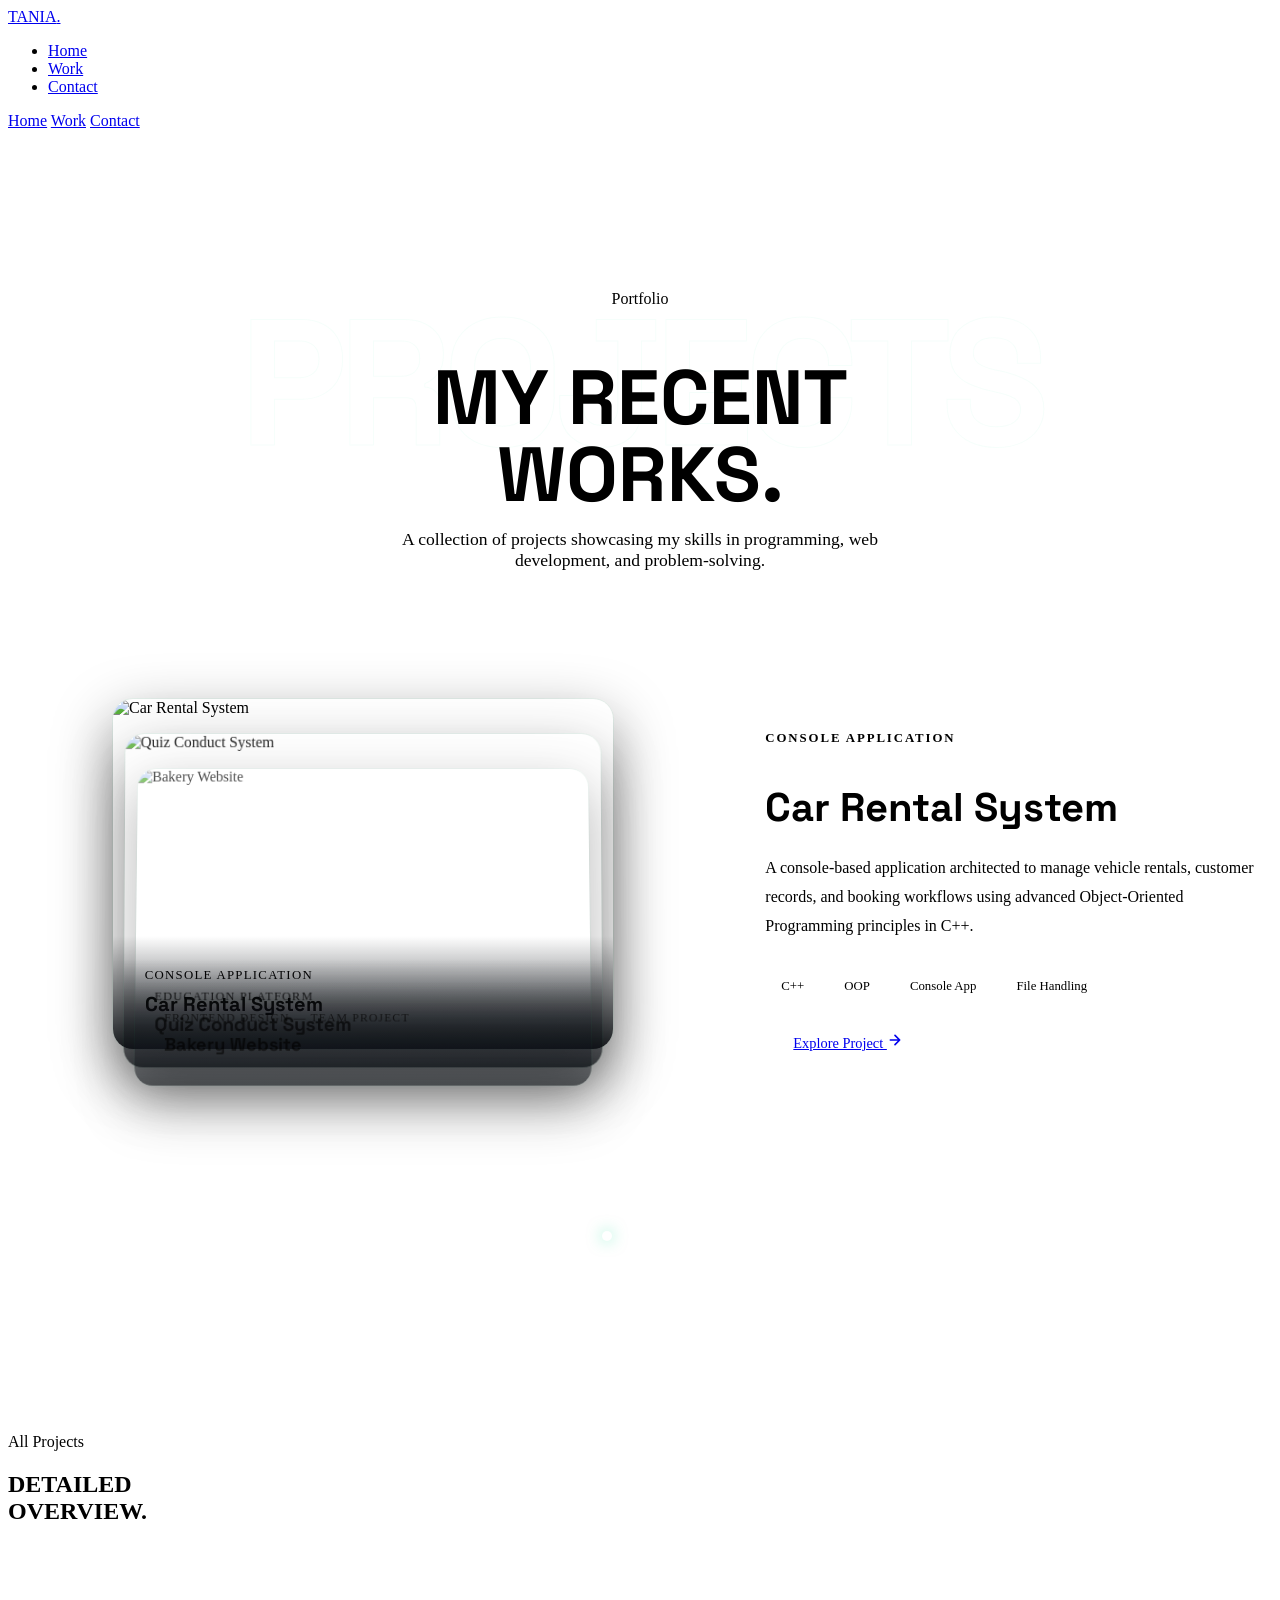
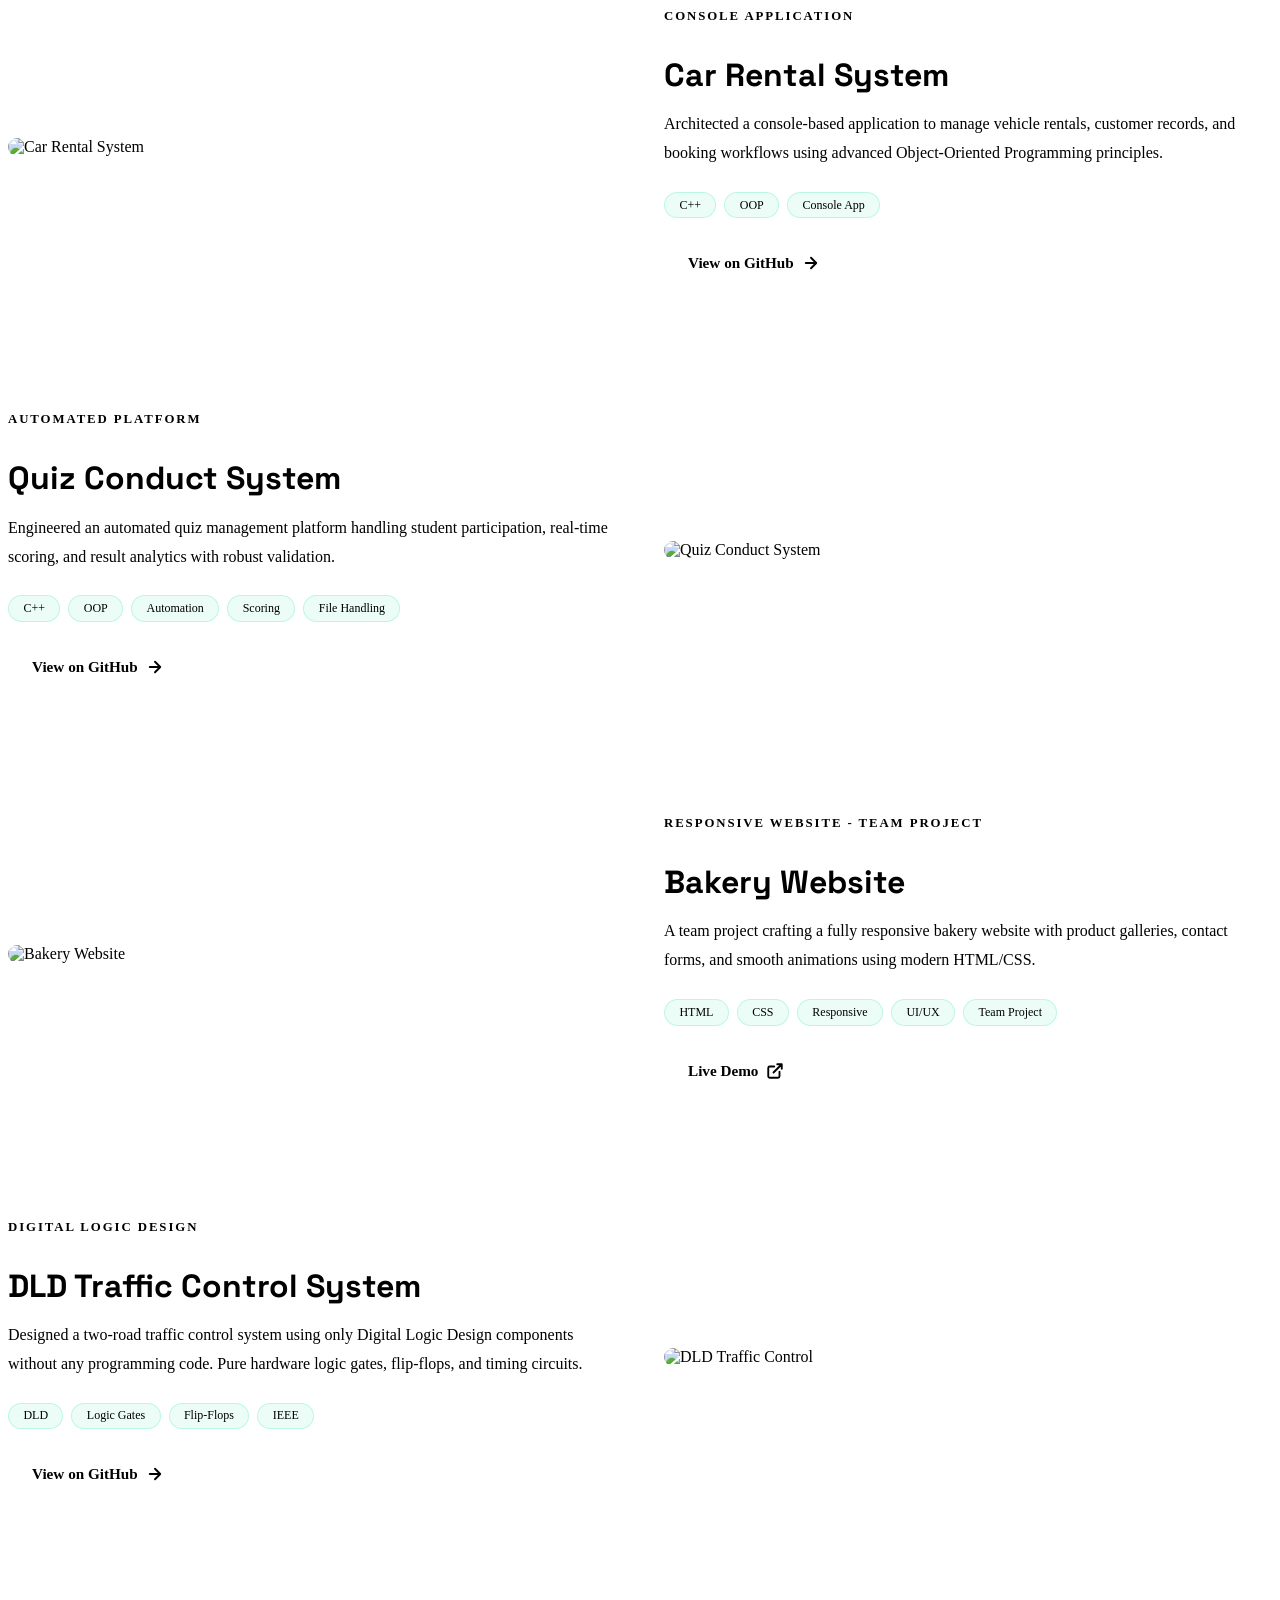
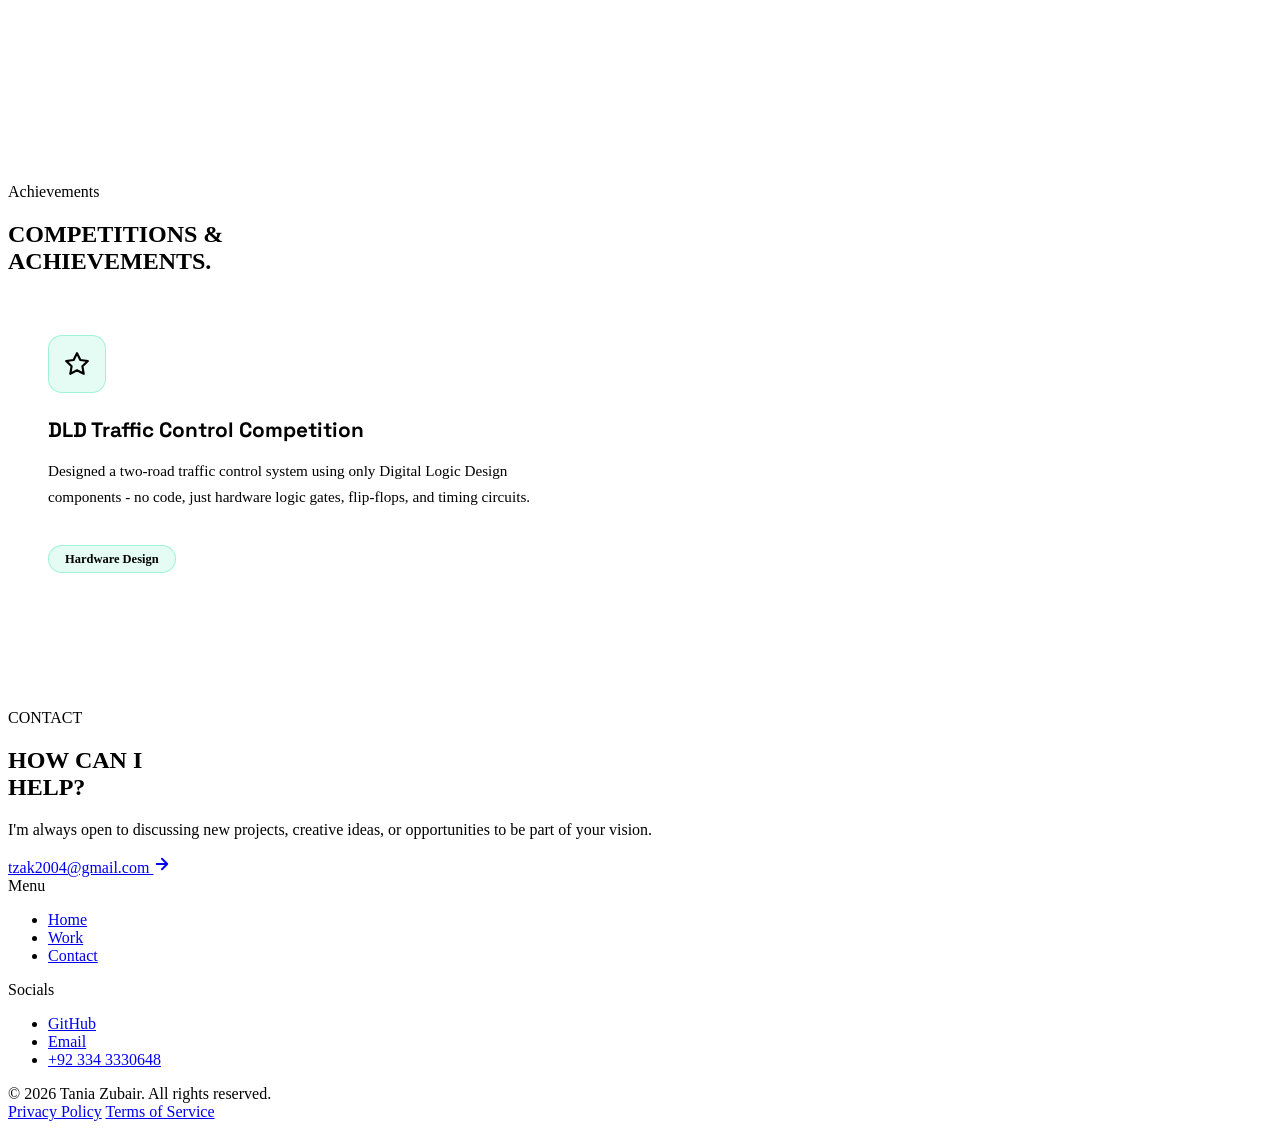
==== work.html @ 29936b00 "Update project tags and competition descriptions" ====
<!DOCTYPE html>
<html lang="en">
<head>
    <meta charset="UTF-8">
    <meta name="viewport" content="width=device-width, initial-scale=1.0">
    <title>Work | Tania Zubair Portfolio</title>
    <link rel="preconnect" href="https://fonts.googleapis.com">
    <link rel="preconnect" href="https://fonts.gstatic.com" crossorigin>
    <link href="https://fonts.googleapis.com/css2?family=Inter:wght@300;400;500;600;700;800;900&family=Space+Grotesk:wght@400;500;600;700&display=swap" rel="stylesheet">
    <link rel="stylesheet" href="styles.css">
    <style>
        .page-header {
            padding: 10rem 0 4rem;
            text-align: center;
            position: relative;
            overflow: hidden;
        }

        .page-header-bg {
            position: absolute;
            top: 50%; left: 50%;
            transform: translate(-50%, -50%);
            font-size: 14vw;
            font-weight: 900;
            color: transparent;
            -webkit-text-stroke: 1px rgba(0, 223, 143, 0.04);
            white-space: nowrap;
            pointer-events: none;
            font-family: 'Space Grotesk', sans-serif;
            letter-spacing: -0.05em;
        }

        .page-title {
            font-family: 'Space Grotesk', sans-serif;
            font-size: clamp(3rem, 6vw, 5rem);
            font-weight: 700;
            line-height: 1;
            margin-bottom: 1rem;
            position: relative;
            z-index: 1;
        }

        .page-subtitle {
            color: var(--text-secondary);
            font-size: 1.1rem;
            max-width: 500px;
            margin: 0 auto;
            position: relative;
            z-index: 1;
        }

        .works-section { padding: 4rem 0 8rem; }

        .works-grid {
            display: grid;
            grid-template-columns: 7fr 5fr;
            gap: 3rem;
            min-height: 500px;
            align-items: start;
        }

        .stack-container {
            position: relative;
            height: 480px;
            perspective: 1500px;
            transform-style: preserve-3d;
        }

        .stack-card {
            position: absolute;
            width: 100%;
            max-width: 500px;
            height: 350px;
            border-radius: 20px;
            overflow: hidden;
            cursor: pointer;
            transition: all 0.8s cubic-bezier(0.32, 0.72, 0, 1);
            box-shadow: 0 20px 60px rgba(0, 0, 0, 0.4), 0 0 0 1px rgba(0, 223, 143, 0.05);
            border: 1px solid var(--border);
            left: 50%;
            transform-origin: center top;
            transform-style: preserve-3d;
        }

        .stack-card img {
            width: 100%;
            height: 100%;
            object-fit: cover;
        }

        .stack-card-overlay {
            position: absolute;
            bottom: 0; left: 0; right: 0;
            padding: 2rem;
            background: linear-gradient(to top, rgba(13, 17, 22, 0.95), transparent);
        }

        .stack-card-title {
            font-family: 'Space Grotesk', sans-serif;
            font-size: 1.25rem;
            font-weight: 700;
        }

        .stack-card-category {
            font-size: 0.8rem;
            color: var(--accent);
            text-transform: uppercase;
            letter-spacing: 0.1em;
            margin-bottom: 0.5rem;
        }

        .works-detail { padding: 2rem 0; }

        .works-detail-label {
            font-size: 0.8rem;
            color: var(--accent);
            text-transform: uppercase;
            letter-spacing: 0.15em;
            font-weight: 600;
            margin-bottom: 1rem;
        }

        .works-detail-title {
            font-family: 'Space Grotesk', sans-serif;
            font-size: 2.5rem;
            font-weight: 700;
            margin-bottom: 1.5rem;
            line-height: 1.1;
        }

        .works-detail-desc {
            color: var(--text-secondary);
            line-height: 1.8;
            margin-bottom: 2rem;
        }

        .works-detail-tags {
            display: flex;
            flex-wrap: wrap;
            gap: 0.5rem;
            margin-bottom: 2rem;
        }

        .works-tag {
            padding: 0.4rem 1rem;
            background: rgba(255, 255, 255, 0.05);
            border: 1px solid var(--border);
            border-radius: 100px;
            font-size: 0.8rem;
            color: var(--text-secondary);
            transition: all 0.3s ease;
        }

        .works-tag:hover {
            border-color: var(--accent);
            color: var(--accent);
            transform: translateY(-2px);
        }

        .stack-dots {
            display: flex;
            gap: 0.75rem;
            margin-top: 2rem;
            justify-content: center;
        }

        .stack-dot {
            width: 10px; height: 10px;
            border-radius: 50%;
            background: rgba(255, 255, 255, 0.2);
            cursor: pointer;
            transition: all 0.3s ease;
        }

        .stack-dot.active {
            background: var(--accent);
            box-shadow: 0 0 15px rgba(0, 223, 143, 0.5);
        }

        .projects-list { padding: 4rem 0 8rem; }

        .project-row {
            display: grid;
            grid-template-columns: 1fr 1fr;
            gap: 3rem;
            align-items: center;
            padding: 4rem 0;
            border-bottom: 1px solid var(--border);
            position: relative;
        }

        .project-row:first-child { border-top: 1px solid var(--border); }
        .project-row:nth-child(even) .project-image { order: 2; }
        .project-row:nth-child(even) .project-info { order: 1; }

        .project-image {
            border-radius: 20px;
            overflow: hidden;
            border: 1px solid var(--border);
            position: relative;
            transition: all 0.5s cubic-bezier(0.16, 1, 0.3, 1);
        }

        .project-image:hover {
            transform: translateY(-5px);
            box-shadow: 0 30px 60px rgba(0, 0, 0, 0.4);
            border-color: var(--border-hover);
        }

        .project-image img {
            width: 100%;
            height: 300px;
            object-fit: cover;
            transition: transform 0.6s ease;
        }

        .project-image:hover img { transform: scale(1.08); }

        .project-image-overlay {
            position: absolute;
            inset: 0;
            background: linear-gradient(to top, rgba(13,17,22,0.9), transparent 50%);
            opacity: 0;
            transition: opacity 0.4s ease;
            display: flex;
            align-items: flex-end;
            padding: 1.5rem;
        }

        .project-image:hover .project-image-overlay { opacity: 1; }

        .project-info-label {
            font-size: 0.8rem;
            color: var(--accent);
            text-transform: uppercase;
            letter-spacing: 0.15em;
            font-weight: 600;
            margin-bottom: 0.75rem;
        }

        .project-info-title {
            font-family: 'Space Grotesk', sans-serif;
            font-size: 2rem;
            font-weight: 700;
            margin-bottom: 1rem;
            line-height: 1.2;
        }

        .project-info-desc {
            color: var(--text-secondary);
            line-height: 1.8;
            margin-bottom: 1.5rem;
        }

        .project-info-tags {
            display: flex;
            flex-wrap: wrap;
            gap: 0.5rem;
            margin-bottom: 1.5rem;
        }

        .project-tag {
            padding: 0.3rem 0.9rem;
            background: rgba(0, 223, 143, 0.08);
            border: 1px solid rgba(0, 223, 143, 0.2);
            border-radius: 100px;
            font-size: 0.75rem;
            color: var(--accent);
            transition: all 0.3s ease;
        }

        .project-link {
            display: inline-flex;
            align-items: center;
            gap: 0.5rem;
            color: var(--text-primary);
            text-decoration: none;
            font-weight: 600;
            font-size: 0.95rem;
            transition: all 0.3s ease;
            padding: 0.75rem 1.5rem;
            border: 1px solid var(--border);
            border-radius: 100px;
        }

        .project-link:hover {
            color: var(--accent);
            border-color: var(--accent);
            transform: translateX(4px);
        }

        .competitions {
            padding: 6rem 0;
            background: var(--bg-surface);
            border-top: 1px solid var(--border);
            border-bottom: 1px solid var(--border);
            position: relative;
            overflow: hidden;
        }

        .comp-grid {
            display: grid;
            grid-template-columns: repeat(2, 1fr);
            gap: 2rem;
        }

        .comp-card {
            background: var(--bg-primary);
            border: 1px solid var(--border);
            border-radius: 20px;
            padding: 2.5rem;
            transition: all 0.5s cubic-bezier(0.16, 1, 0.3, 1);
            position: relative;
            overflow: hidden;
        }

        .comp-card::before {
            content: '';
            position: absolute;
            top: 0; left: 0; width: 100%; height: 2px;
            background: linear-gradient(90deg, var(--accent), transparent);
            transform: translateX(-100%);
            transition: transform 0.6s ease;
        }

        .comp-card:hover::before { transform: translateX(0); }

        .comp-card:hover {
            border-color: var(--border-hover);
            transform: translateY(-8px);
            box-shadow: 0 30px 60px rgba(0, 0, 0, 0.4), 0 0 0 1px rgba(0, 223, 143, 0.1);
        }

        .comp-icon {
            width: 56px; height: 56px;
            border-radius: 14px;
            background: rgba(0, 223, 143, 0.1);
            border: 1px solid rgba(0, 223, 143, 0.3);
            display: flex;
            align-items: center;
            justify-content: center;
            margin-bottom: 1.5rem;
        }

        .comp-icon svg {
            width: 26px; height: 26px;
            color: var(--accent);
        }

        .comp-title {
            font-family: 'Space Grotesk', sans-serif;
            font-size: 1.3rem;
            font-weight: 700;
            margin-bottom: 0.75rem;
        }

        .comp-desc {
            color: var(--text-secondary);
            font-size: 0.95rem;
            line-height: 1.7;
        }

        .comp-badge {
            display: inline-block;
            margin-top: 1.25rem;
            padding: 0.35rem 1rem;
            background: rgba(0, 223, 143, 0.1);
            border: 1px solid rgba(0, 223, 143, 0.3);
            border-radius: 100px;
            font-size: 0.78rem;
            color: var(--accent);
            font-weight: 600;
        }

        @media (max-width: 1024px) {
            .works-grid { grid-template-columns: 1fr; }
            .stack-container { height: 400px; }
            .project-row { grid-template-columns: 1fr; }
            .project-row:nth-child(even) .project-image { order: 1; }
            .project-row:nth-child(even) .project-info { order: 2; }
            .comp-grid { grid-template-columns: 1fr; }
        }

        @media (max-width: 768px) {
            .page-header { padding: 8rem 0 3rem; }
        }
    </style>
</head>
<body>
    <nav class="navbar">
        <div class="nav-container">
            <a href="index.html" class="logo">TANIA<span class="logo-dot">.</span></a>
            <ul class="nav-links">
                <li><a href="index.html">Home</a></li>
                <li><a href="work.html" class="active">Work</a></li>
                <li><a href="contact.html">Contact</a></li>
            </ul>
            <div class="nav-action" onclick="window.location.href='contact.html'">
                <div class="nav-action-dot"></div>
            </div>
            <div class="mobile-menu-btn" onclick="toggleMobileMenu()">
                <span></span><span></span><span></span>
            </div>
        </div>
    </nav>

    <div class="mobile-overlay" id="mobileOverlay">
        <a href="index.html" onclick="toggleMobileMenu()">Home</a>
        <a href="work.html" onclick="toggleMobileMenu()">Work</a>
        <a href="contact.html" onclick="toggleMobileMenu()">Contact</a>
    </div>

    <header class="page-header">
        <div class="page-header-bg">PROJECTS</div>
        <div class="section-label reveal" style="justify-content: center;">
            <div class="section-label-dot"></div>
            <span class="section-label-text">Portfolio</span>
        </div>
        <h1 class="page-title reveal">MY RECENT<br>WORKS.</h1>
        <p class="page-subtitle reveal">
            A collection of projects showcasing my skills in programming, web development, and problem-solving.
        </p>
    </header>

    <section class="works-section">
        <div class="section-container">
            <div class="works-grid">
                <div class="stack-container reveal" id="stackContainer"></div>
                <div class="works-detail reveal" style="transition-delay: 0.2s;" id="worksDetail"></div>
            </div>
            <div class="stack-dots" id="stackDots"></div>
        </div>
    </section>

    <section class="projects-list">
        <div class="section-container">
            <div class="section-label reveal">
                <div class="section-label-dot"></div>
                <span class="section-label-text">All Projects</span>
            </div>
            <h2 class="section-heading reveal">DETAILED<br>OVERVIEW.</h2>

            <div class="project-row reveal">
                <div class="project-image" data-tilt>
                    <img src="https://images.unsplash.com/photo-1550745165-9bc0b252726f?w=800&auto=format&fit=crop" alt="Car Rental System">
                    <div class="project-image-overlay">
                        <span class="works-tag">C++ Console App</span>
                    </div>
                </div>
                <div class="project-info">
                    <div class="project-info-label">Console Application</div>
                    <h3 class="project-info-title">Car Rental System</h3>
                    <p class="project-info-desc">
                        Architected a console-based application to manage vehicle rentals, customer records, and booking workflows 
                        using advanced Object-Oriented Programming principles.
                    </p>
                    <div class="project-info-tags">
                        <span class="project-tag">C++</span>
                        <span class="project-tag">OOP</span>
                        <span class="project-tag">Console App</span>
                       
                    </div>
                    <a href="https://github.com/taniazubair" target="_blank" class="project-link">
                        View on GitHub
                        <svg width="18" height="18" viewBox="0 0 24 24" fill="none" stroke="currentColor" stroke-width="2.5" stroke-linecap="round" stroke-linejoin="round"><path d="M5 12h14M12 5l7 7-7 7"/></svg>
                    </a>
                </div>
            </div>

            <div class="project-row reveal">
                <div class="project-image" data-tilt>
                    <img src="https://images.unsplash.com/photo-1542204165-65bf26472b9b?w=800&auto=format&fit=crop" alt="Quiz Conduct System">
                    <div class="project-image-overlay">
                        <span class="works-tag">Education Platform</span>
                    </div>
                </div>
                <div class="project-info">
                    <div class="project-info-label">Automated Platform</div>
                    <h3 class="project-info-title">Quiz Conduct System</h3>
                    <p class="project-info-desc">
                        Engineered an automated quiz management platform handling student participation, real-time scoring, 
                        and result analytics with robust validation.
                    </p>
                    <div class="project-info-tags">
                        <span class="project-tag">C++</span>
                        <span class="project-tag">OOP</span>
                        <span class="project-tag">Automation</span>
                        <span class="project-tag">Scoring</span>
                         <span class="project-tag">File Handling</span>
                    </div>
                    <a href="https://github.com/taniazubair" target="_blank" class="project-link">
                        View on GitHub
                        <svg width="18" height="18" viewBox="0 0 24 24" fill="none" stroke="currentColor" stroke-width="2.5" stroke-linecap="round" stroke-linejoin="round"><path d="M5 12h14M12 5l7 7-7 7"/></svg>
                    </a>
                </div>
            </div>

            <div class="project-row reveal">
                <div class="project-image" data-tilt>
                    <img src="https://images.unsplash.com/photo-1504711434969-e33886168f5c?w=800&auto=format&fit=crop" alt="Bakery Website">
                    <div class="project-image-overlay">
                        <span class="works-tag">Frontend Design</span>
                    </div>
                </div>
                <div class="project-info">
                    <div class="project-info-label">Responsive Website - Team Project</div>
                    <h3 class="project-info-title">Bakery Website</h3>
                    <p class="project-info-desc">
                        A team project crafting a fully responsive bakery website with product galleries, contact forms, 
                        and smooth animations using modern HTML/CSS.
                    </p>
                    <div class="project-info-tags">
                        <span class="project-tag">HTML</span>
                        <span class="project-tag">CSS</span>
                        <span class="project-tag">Responsive</span>
                        <span class="project-tag">UI/UX</span>
                        <span class="project-tag">Team Project</span>
                    </div>
                    <a href="https://wasiahmed02.github.io/Bakery-Website--ICT-Project-/" target="_blank" class="project-link">
                        Live Demo
                        <svg width="18" height="18" viewBox="0 0 24 24" fill="none" stroke="currentColor" stroke-width="2.5" stroke-linecap="round" stroke-linejoin="round"><path d="M18 13v6a2 2 0 0 1-2 2H5a2 2 0 0 1-2-2V8a2 2 0 0 1 2-2h6M15 3h6v6M10 14L21 3"/></svg>
                    </a>
                </div>
            </div>

            <div class="project-row reveal">
                <div class="project-image" data-tilt>
                    <img src="https://images.unsplash.com/photo-1486406146926-c627a92ad1ab?w=800&auto=format&fit=crop" alt="DLD Traffic Control">
                    <div class="project-image-overlay">
                        <span class="works-tag">Hardware Logic</span>
                    </div>
                </div>
                <div class="project-info">
                    <div class="project-info-label">Digital Logic Design</div>
                    <h3 class="project-info-title">DLD Traffic Control System</h3>
                    <p class="project-info-desc">
                        Designed a two-road traffic control system using only Digital Logic Design components without any programming code. 
                        Pure hardware logic gates, flip-flops, and timing circuits.
                    </p>
                    <div class="project-info-tags">
                        <span class="project-tag">DLD</span>
                        <span class="project-tag">Logic Gates</span>
                        <span class="project-tag">Flip-Flops</span>
                        <span class="project-tag">IEEE</span>
                    </div>
                    <a href="https://github.com/taniazubair" target="_blank" class="project-link">
                        View on GitHub
                        <svg width="18" height="18" viewBox="0 0 24 24" fill="none" stroke="currentColor" stroke-width="2.5" stroke-linecap="round" stroke-linejoin="round"><path d="M5 12h14M12 5l7 7-7 7"/></svg>
                    </a>
                </div>
            </div>
        </div>
    </section>

    <section class="competitions">
        <div class="section-container">
            <div class="section-label reveal">
                <div class="section-label-dot"></div>
                <span class="section-label-text">Achievements</span>
            </div>
            <h2 class="section-heading reveal">COMPETITIONS &<br>ACHIEVEMENTS.</h2>
            <div class="comp-grid">
                <div class="comp-card reveal" data-tilt>
                    <div class="comp-icon">
                        <svg viewBox="0 0 24 24" fill="none" stroke="currentColor" stroke-width="2" stroke-linecap="round" stroke-linejoin="round"><path d="M12 2l3.09 6.26L22 9.27l-5 4.87 1.18 6.88L12 17.77l-6.18 3.25L7 14.14 2 9.27l6.91-1.01L12 2z"/></svg>
                    </div>
                    <h3 class="comp-title">DLD Traffic Control Competition</h3>
                    <p class="comp-desc">
                        Designed a two-road traffic control system using only Digital Logic Design components - no code, 
                        just hardware logic gates, flip-flops, and timing circuits.
                    </p>
                    <span class="comp-badge">Hardware Design</span>
                </div>
            </div>
        </div>
    </section>

    <footer class="footer">
        <div class="footer-bg-text">CONTACT</div>
        <div class="section-container">
            <div class="footer-grid">
                <div class="reveal">
                    <h2 class="footer-heading">HOW CAN I<br>HELP?</h2>
                    <p class="footer-text">
                        I'm always open to discussing new projects, creative ideas, or opportunities to be part of your vision.
                    </p>
                    <a href="mailto:tzak2004@gmail.com" class="footer-email-btn">
                        tzak2004@gmail.com
                        <svg width="18" height="18" viewBox="0 0 24 24" fill="none" stroke="currentColor" stroke-width="2.5" stroke-linecap="round" stroke-linejoin="round"><path d="M5 12h14M12 5l7 7-7 7"/></svg>
                    </a>
                </div>
                <div class="reveal" style="transition-delay: 0.1s;">
                    <div class="footer-links-title">Menu</div>
                    <ul class="footer-links">
                        <li><a href="index.html">Home</a></li>
                        <li><a href="work.html">Work</a></li>
                        <li><a href="contact.html">Contact</a></li>
                    </ul>
                </div>
                <div class="reveal" style="transition-delay: 0.2s;">
                    <div class="footer-links-title">Socials</div>
                    <ul class="footer-links">
                        <li><a href="https://github.com/taniazubair" target="_blank">GitHub</a></li>
                        <li><a href="mailto:tzak2004@gmail.com">Email</a></li>
                        <li><a href="tel:+923343330648">+92 334 3330648</a></li>
                    </ul>
                </div>
            </div>
            <div class="footer-bottom">
                <div class="footer-copyright">&copy; 2026 Tania Zubair. All rights reserved.</div>
                <div class="footer-legal">
                    <a href="#">Privacy Policy</a>
                    <a href="#">Terms of Service</a>
                </div>
            </div>
        </div>
    </footer>

    <script>
        function toggleMobileMenu() {
            document.getElementById('mobileOverlay').classList.toggle('active');
        }

        const revealElements = document.querySelectorAll('.reveal');
        const revealObserver = new IntersectionObserver((entries) => {
            entries.forEach(entry => {
                if (entry.isIntersecting) entry.target.classList.add('active');
            });
        }, { threshold: 0.1, rootMargin: '-80px' });
        revealElements.forEach(el => revealObserver.observe(el));

        const projects = [
            {
                image: 'https://images.unsplash.com/photo-1550745165-9bc0b252726f?w=800&auto=format&fit=crop',
                category: 'Console Application',
                title: 'Car Rental System',
                description: 'A console-based application architected to manage vehicle rentals, customer records, and booking workflows using advanced Object-Oriented Programming principles in C++.',
                tags: ['C++', 'OOP', 'Console App', 'File Handling']
            },
            {
                image: 'https://images.unsplash.com/photo-1542204165-65bf26472b9b?w=800&auto=format&fit=crop',
                category: 'Education Platform',
                title: 'Quiz Conduct System',
                description: 'An automated quiz management platform handling student participation, real-time scoring, and result analytics with robust validation and instant feedback.',
                tags: ['C++', 'OOP', 'Automation', 'Scoring']
            },
            {
                image: 'https://images.unsplash.com/photo-1504711434969-e33886168f5c?w=800&auto=format&fit=crop',
                category: 'Frontend Design — Team Project',
                title: 'Bakery Website',
                description: 'A team project building a fully responsive bakery website with product galleries, contact forms, and smooth animations using modern HTML/CSS.',
                tags: ['HTML', 'CSS', 'Responsive', 'Team Project']
            },
            {
                image: 'https://images.unsplash.com/photo-1486406146926-c627a92ad1ab?w=800&auto=format&fit=crop',
                category: 'Hardware Logic',
                title: 'DLD Traffic Control',
                description: 'A two-road traffic control system designed using only Digital Logic Design components without any programming code — pure hardware logic.',
                tags: ['DLD', 'Logic Gates', 'Flip-Flops', 'IEEE']
            }
        ];

        let activeIdx = 0;
        const stackContainer = document.getElementById('stackContainer');
        const worksDetail = document.getElementById('worksDetail');
        const stackDots = document.getElementById('stackDots');

        function renderStack() {
            stackContainer.innerHTML = '';
            projects.forEach((project, idx) => {
                const diff = (idx - activeIdx + projects.length) % projects.length;
                const card = document.createElement('div');
                card.className = 'stack-card';
                card.style.zIndex = projects.length - diff;
                card.style.transform = `translateX(-50%) translateY(${diff * 35}px) scale(${1 - diff * 0.05}) rotateX(${diff * 2}deg)`;
                card.style.opacity = diff > 2 ? 0 : 1 - diff * 0.15;
                card.style.pointerEvents = diff === 0 ? 'auto' : 'none';
                card.innerHTML = `
                    <img src="${project.image}" alt="${project.title}">
                    <div class="stack-card-overlay">
                        <div class="stack-card-category">${project.category}</div>
                        <div class="stack-card-title">${project.title}</div>
                    </div>
                `;
                card.addEventListener('click', () => {
                    if (diff === 0) activeIdx = (activeIdx + 1) % projects.length;
                    else activeIdx = idx;
                    renderStack(); renderDetail(); renderDots();
                });
                stackContainer.appendChild(card);
            });
        }

        function renderDetail() {
            const project = projects[activeIdx];
            worksDetail.innerHTML = `
                <div class="works-detail-label">${project.category}</div>
                <h3 class="works-detail-title">${project.title}</h3>
                <p class="works-detail-desc">${project.description}</p>
                <div class="works-detail-tags">
                    ${project.tags.map(tag => `<span class="works-tag">${tag}</span>`).join('')}
                </div>
                <a href="https://github.com/taniazubair" target="_blank" class="btn btn-primary" style="font-size: 0.9rem; padding: 0.875rem 1.75rem;">
                    Explore Project
                    <svg width="16" height="16" viewBox="0 0 24 24" fill="none" stroke="currentColor" stroke-width="2.5" stroke-linecap="round" stroke-linejoin="round"><path d="M5 12h14M12 5l7 7-7 7"/></svg>
                </a>
            `;
            worksDetail.style.opacity = '0';
            worksDetail.style.transform = 'translateY(20px)';
            worksDetail.style.transition = 'all 0.4s ease';
            setTimeout(() => {
                worksDetail.style.opacity = '1';
                worksDetail.style.transform = 'translateY(0)';
            }, 50);
        }

        function renderDots() {
            stackDots.innerHTML = '';
            projects.forEach((_, idx) => {
                const dot = document.createElement('div');
                dot.className = `stack-dot ${idx === activeIdx ? 'active' : ''}`;
                dot.addEventListener('click', () => {
                    activeIdx = idx;
                    renderStack(); renderDetail(); renderDots();
                });
                stackDots.appendChild(dot);
            });
        }

        renderStack(); renderDetail(); renderDots();

        document.querySelectorAll('[data-tilt]').forEach(card => {
            card.addEventListener('mousemove', (e) => {
                const rect = card.getBoundingClientRect();
                const x = (e.clientX - rect.left) / rect.width - 0.5;
                const y = (e.clientY - rect.top) / rect.height - 0.5;
                card.style.transform = `translateY(-5px) rotateX(${y * -10}deg) rotateY(${x * 10}deg)`;
            });
            card.addEventListener('mouseleave', () => {
                card.style.transform = '';
            });
        });

        window.addEventListener('scroll', () => {
            const navbar = document.querySelector('.navbar');
            if (window.pageYOffset > 100) {
                navbar.classList.add('scrolled');
            } else {
                navbar.classList.remove('scrolled');
            }
        });
    </script>
</body>
</html>
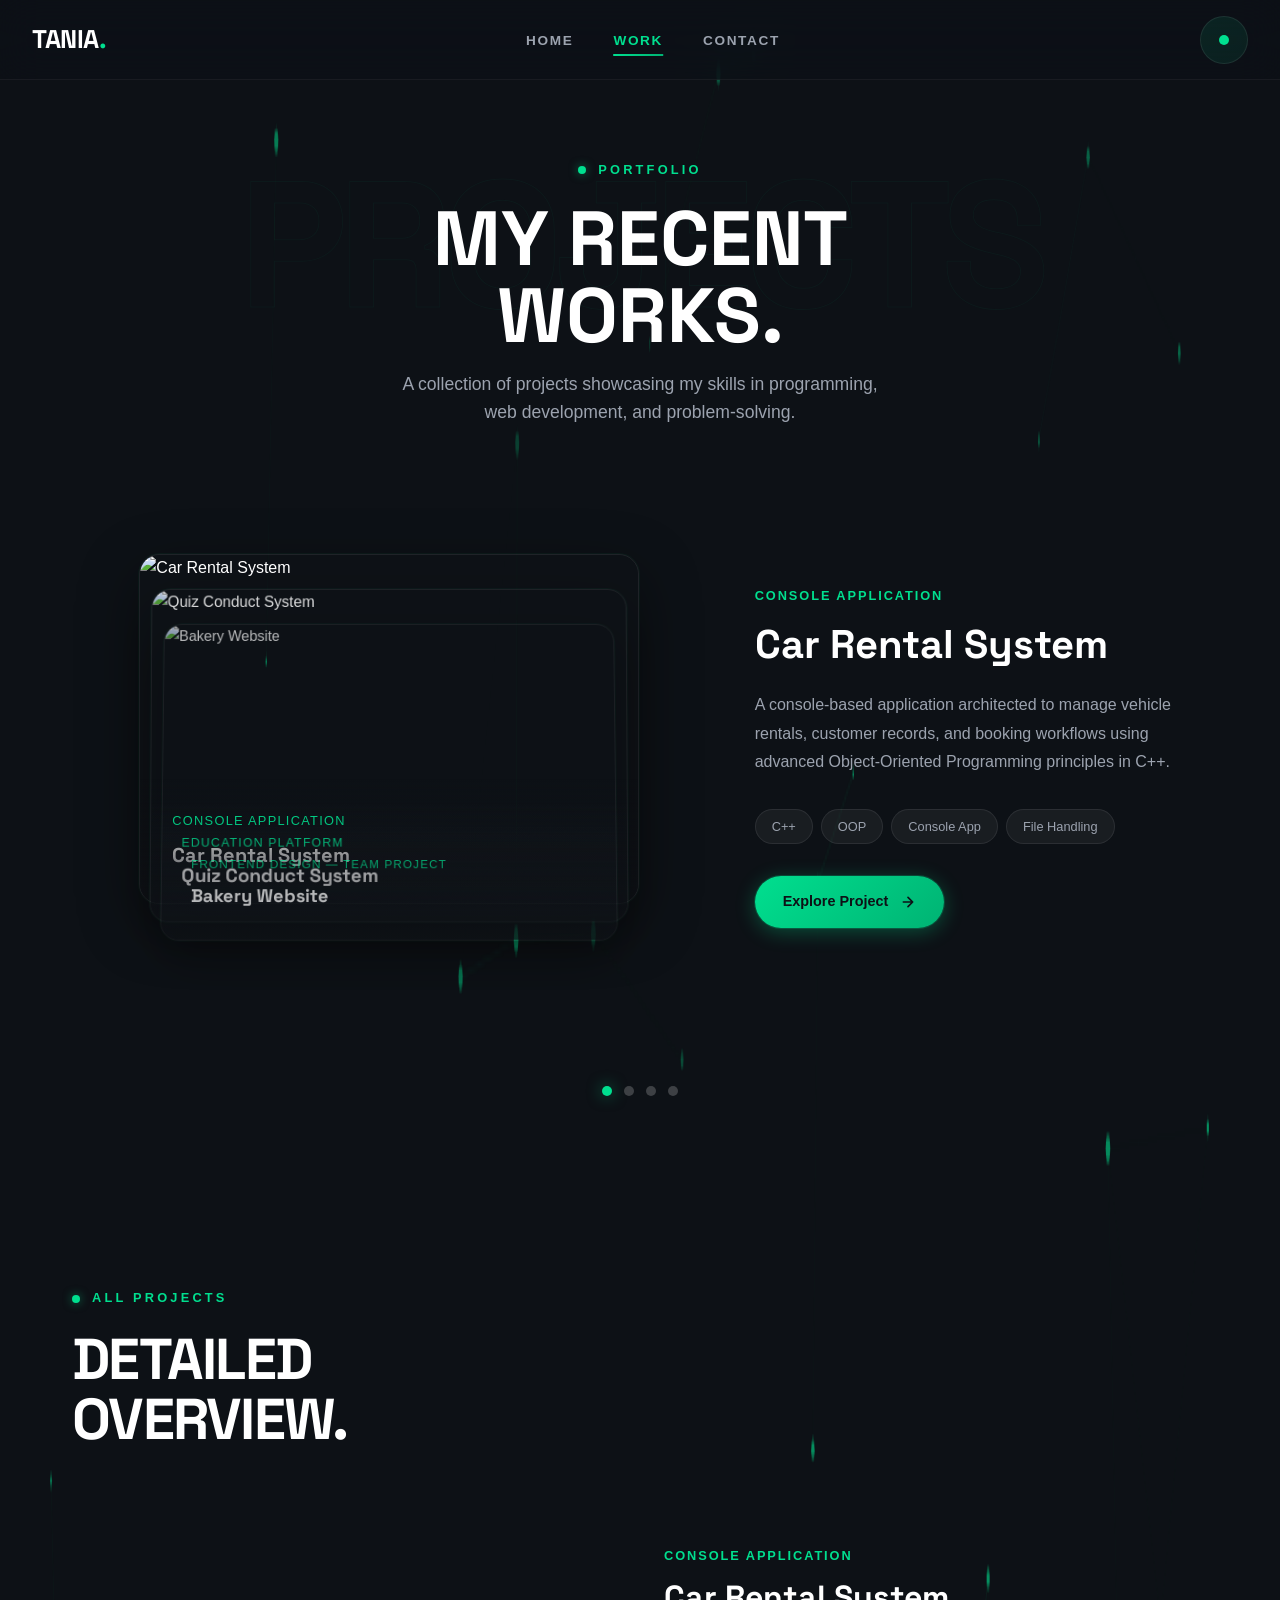
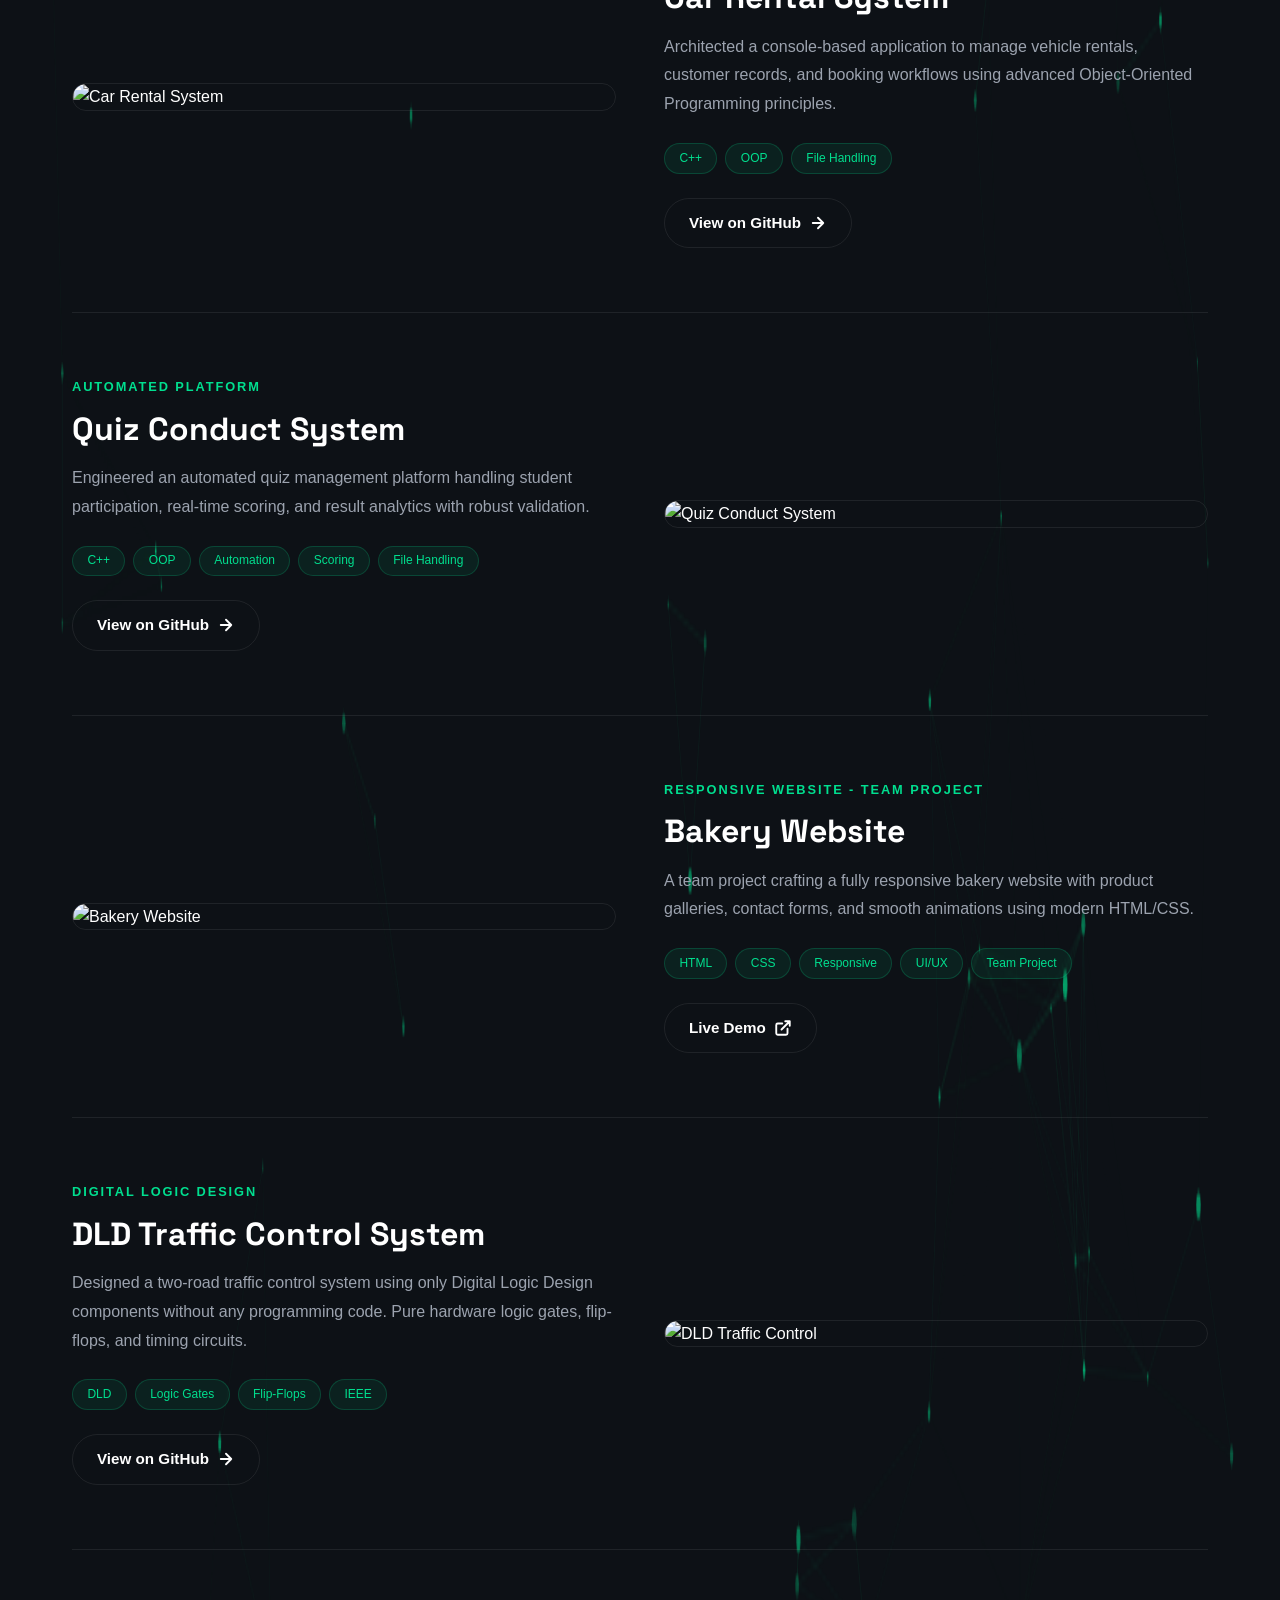
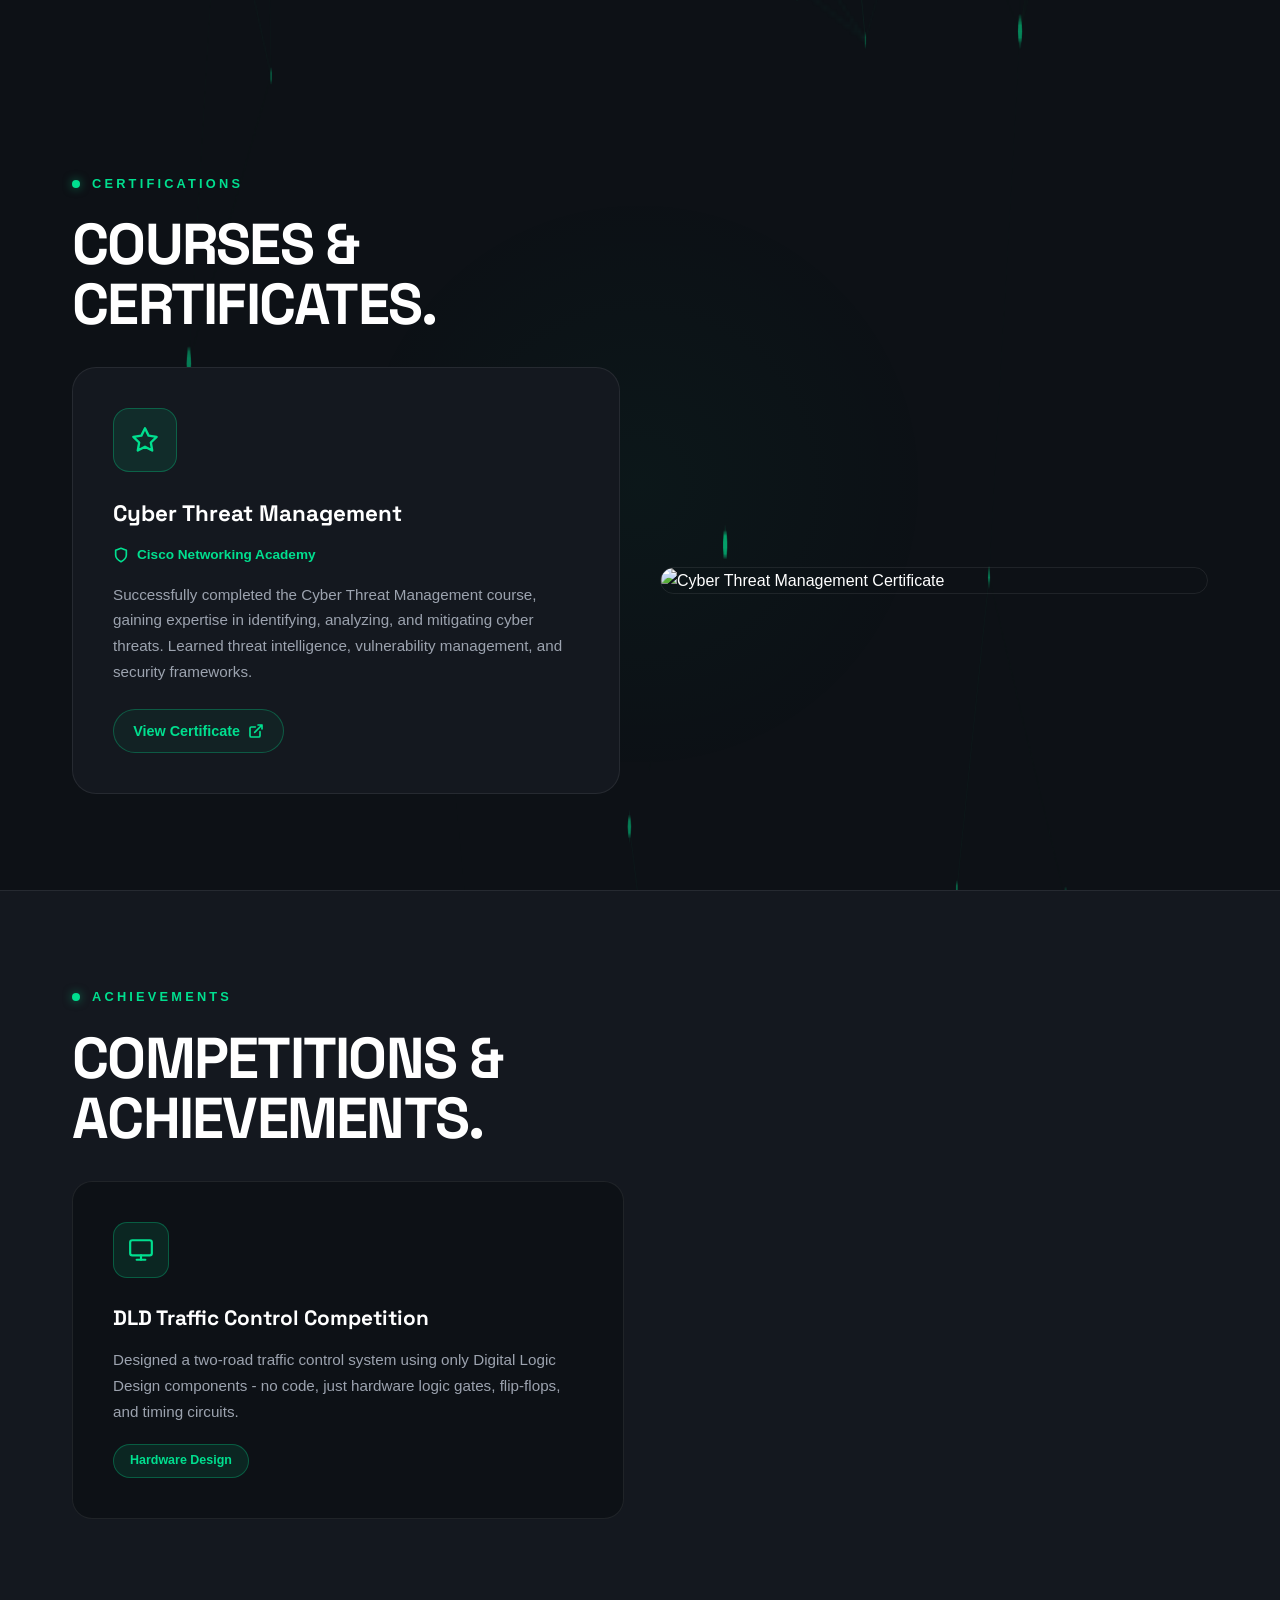
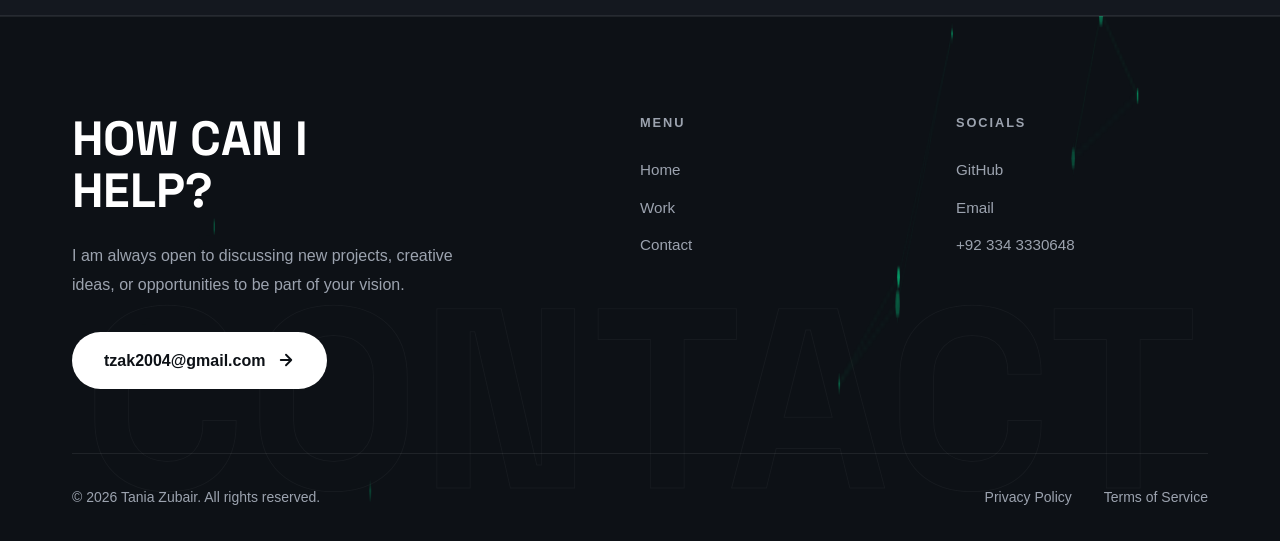
==== commit 4769fb02: "Enhance styles for scroll progress and courses section Added styles for scroll progress and courses " ====
--- a/work.html
+++ b/work.html
@@ -9,6 +9,25 @@
     <link href="https://fonts.googleapis.com/css2?family=Inter:wght@300;400;500;600;700;800;900&family=Space+Grotesk:wght@400;500;600;700&display=swap" rel="stylesheet">
     <link rel="stylesheet" href="styles.css">
     <style>
+        #particleCanvas {
+            position: fixed;
+            top: 0; left: 0;
+            width: 100%; height: 100%;
+            z-index: 0;
+            pointer-events: none;
+        }
+
+        .scroll-progress {
+            position: fixed;
+            top: 0; left: 0;
+            height: 3px;
+            background: linear-gradient(90deg, var(--accent), var(--accent-dark));
+            z-index: 10000;
+            width: 0%;
+            transition: width 0.1s ease;
+            box-shadow: 0 0 10px var(--accent-glow);
+        }
+
         .page-header {
             padding: 10rem 0 4rem;
             text-align: center;
@@ -372,6 +391,160 @@
             font-weight: 600;
         }
 
+        /* ===== COURSES SECTION ===== */
+        .courses-section {
+            padding: 6rem 0;
+            position: relative;
+            overflow: hidden;
+        }
+
+        .courses-section::before {
+            content: '';
+            position: absolute;
+            top: 50%; left: 50%;
+            transform: translate(-50%, -50%);
+            width: 600px; height: 600px;
+            background: radial-gradient(circle, rgba(0, 223, 143, 0.03) 0%, transparent 70%);
+            pointer-events: none;
+        }
+
+        .courses-grid {
+            display: grid;
+            grid-template-columns: 1fr 1fr;
+            gap: 2.5rem;
+            align-items: center;
+        }
+
+        .course-card {
+            background: var(--bg-surface);
+            border: 1px solid var(--border);
+            border-radius: 24px;
+            padding: 2.5rem;
+            transition: all 0.5s cubic-bezier(0.16, 1, 0.3, 1);
+            position: relative;
+            overflow: hidden;
+        }
+
+        .course-card::before {
+            content: '';
+            position: absolute;
+            top: 0; left: 0; width: 100%; height: 2px;
+            background: linear-gradient(90deg, var(--accent), var(--accent-dark), transparent);
+            transform: translateX(-100%);
+            transition: transform 0.6s ease;
+        }
+
+        .course-card:hover::before { transform: translateX(0); }
+
+        .course-card:hover {
+            border-color: var(--border-hover);
+            transform: translateY(-10px);
+            box-shadow: 0 30px 60px rgba(0, 0, 0, 0.4), 0 0 0 1px rgba(0, 223, 143, 0.1);
+        }
+
+        .course-icon {
+            width: 64px; height: 64px;
+            border-radius: 16px;
+            background: rgba(0, 223, 143, 0.1);
+            border: 1px solid rgba(0, 223, 143, 0.3);
+            display: flex;
+            align-items: center;
+            justify-content: center;
+            margin-bottom: 1.5rem;
+        }
+
+        .course-icon svg {
+            width: 28px; height: 28px;
+            color: var(--accent);
+        }
+
+        .course-title {
+            font-family: 'Space Grotesk', sans-serif;
+            font-size: 1.4rem;
+            font-weight: 700;
+            margin-bottom: 0.75rem;
+        }
+
+        .course-provider {
+            color: var(--accent);
+            font-size: 0.85rem;
+            font-weight: 600;
+            margin-bottom: 1rem;
+            display: flex;
+            align-items: center;
+            gap: 0.5rem;
+        }
+
+        .course-desc {
+            color: var(--text-secondary);
+            font-size: 0.95rem;
+            line-height: 1.7;
+            margin-bottom: 1.5rem;
+        }
+
+        .course-cert-link {
+            display: inline-flex;
+            align-items: center;
+            gap: 0.5rem;
+            color: var(--accent);
+            text-decoration: none;
+            font-weight: 600;
+            font-size: 0.9rem;
+            transition: all 0.3s ease;
+            padding: 0.6rem 1.2rem;
+            border: 1px solid rgba(0, 223, 143, 0.3);
+            border-radius: 100px;
+            background: rgba(0, 223, 143, 0.05);
+        }
+
+        .course-cert-link:hover {
+            background: rgba(0, 223, 143, 0.15);
+            transform: translateX(4px);
+            box-shadow: 0 0 20px rgba(0, 223, 143, 0.2);
+        }
+
+        .course-cert-preview {
+            border-radius: 16px;
+            overflow: hidden;
+            border: 1px solid var(--border);
+            transition: all 0.5s cubic-bezier(0.16, 1, 0.3, 1);
+            position: relative;
+        }
+
+        .course-cert-preview:hover {
+            transform: translateY(-5px);
+            box-shadow: 0 25px 50px rgba(0, 0, 0, 0.4);
+            border-color: var(--border-hover);
+        }
+
+        .course-cert-preview img {
+            width: 100%;
+            height: 280px;
+            object-fit: cover;
+        }
+
+        .course-cert-preview .cert-overlay {
+            position: absolute;
+            inset: 0;
+            background: linear-gradient(to top, rgba(13,17,22,0.9), transparent 60%);
+            display: flex;
+            align-items: flex-end;
+            padding: 1.5rem;
+            opacity: 0;
+            transition: opacity 0.4s ease;
+        }
+
+        .course-cert-preview:hover .cert-overlay { opacity: 1; }
+
+        .cert-overlay-text {
+            color: var(--text-primary);
+            font-weight: 600;
+            font-size: 0.95rem;
+            display: flex;
+            align-items: center;
+            gap: 0.5rem;
+        }
+
         @media (max-width: 1024px) {
             .works-grid { grid-template-columns: 1fr; }
             .stack-container { height: 400px; }
@@ -379,6 +552,7 @@
             .project-row:nth-child(even) .project-image { order: 1; }
             .project-row:nth-child(even) .project-info { order: 2; }
             .comp-grid { grid-template-columns: 1fr; }
+            .courses-grid { grid-template-columns: 1fr; }
         }
 
         @media (max-width: 768px) {
@@ -387,6 +561,9 @@
     </style>
 </head>
 <body>
+    <div class="scroll-progress" id="scrollProgress"></div>
+    <canvas id="particleCanvas"></canvas>
+
     <nav class="navbar">
         <div class="nav-container">
             <a href="index.html" class="logo">TANIA<span class="logo-dot">.</span></a>
@@ -398,8 +575,10 @@
             <div class="nav-action" onclick="window.location.href='contact.html'">
                 <div class="nav-action-dot"></div>
             </div>
-            <div class="mobile-menu-btn" onclick="toggleMobileMenu()">
-                <span></span><span></span><span></span>
+            <div class="mobile-menu-btn" id="mobileMenuBtn" onclick="toggleMobileMenu()">
+                <span class="bar1"></span>
+                <span class="bar2"></span>
+                <span class="bar3"></span>
             </div>
         </div>
     </nav>
@@ -442,7 +621,7 @@
 
             <div class="project-row reveal">
                 <div class="project-image" data-tilt>
-                    <img src="https://images.unsplash.com/photo-1550745165-9bc0b252726f?w=800&auto=format&fit=crop" alt="Car Rental System">
+                    <img src="car_rental.png" alt="Car Rental System">
                     <div class="project-image-overlay">
                         <span class="works-tag">C++ Console App</span>
                     </div>
@@ -457,8 +636,8 @@
                     <div class="project-info-tags">
                         <span class="project-tag">C++</span>
                         <span class="project-tag">OOP</span>
-                        <span class="project-tag">Console App</span>
-                       
+
+                        <span class="project-tag">File Handling</span>
                     </div>
                     <a href="https://github.com/taniazubair" target="_blank" class="project-link">
                         View on GitHub
@@ -469,7 +648,7 @@
 
             <div class="project-row reveal">
                 <div class="project-image" data-tilt>
-                    <img src="https://images.unsplash.com/photo-1542204165-65bf26472b9b?w=800&auto=format&fit=crop" alt="Quiz Conduct System">
+                    <img src="c++.jpg" alt="Quiz Conduct System">
                     <div class="project-image-overlay">
                         <span class="works-tag">Education Platform</span>
                     </div>
@@ -486,7 +665,7 @@
                         <span class="project-tag">OOP</span>
                         <span class="project-tag">Automation</span>
                         <span class="project-tag">Scoring</span>
-                         <span class="project-tag">File Handling</span>
+                        <span class="project-tag">File Handling</span>
                     </div>
                     <a href="https://github.com/taniazubair" target="_blank" class="project-link">
                         View on GitHub
@@ -497,7 +676,7 @@
 
             <div class="project-row reveal">
                 <div class="project-image" data-tilt>
-                    <img src="https://images.unsplash.com/photo-1504711434969-e33886168f5c?w=800&auto=format&fit=crop" alt="Bakery Website">
+                    <img src="download.jpeg" alt="Bakery Website">
                     <div class="project-image-overlay">
                         <span class="works-tag">Frontend Design</span>
                     </div>
@@ -525,7 +704,7 @@
 
             <div class="project-row reveal">
                 <div class="project-image" data-tilt>
-                    <img src="https://images.unsplash.com/photo-1486406146926-c627a92ad1ab?w=800&auto=format&fit=crop" alt="DLD Traffic Control">
+                    <img src="dld.jpg" alt="DLD Traffic Control">
                     <div class="project-image-overlay">
                         <span class="works-tag">Hardware Logic</span>
                     </div>
@@ -552,6 +731,45 @@
         </div>
     </section>
 
+    <section class="courses-section">
+        <div class="section-container">
+            <div class="section-label reveal">
+                <div class="section-label-dot"></div>
+                <span class="section-label-text">Certifications</span>
+            </div>
+            <h2 class="section-heading reveal">COURSES &<br>CERTIFICATES.</h2>
+            <div class="courses-grid">
+                <div class="course-card reveal" data-tilt>
+                    <div class="course-icon">
+                        <svg viewBox="0 0 24 24" fill="none" stroke="currentColor" stroke-width="2" stroke-linecap="round" stroke-linejoin="round"><path d="M12 2l3.09 6.26L22 9.27l-5 4.87 1.18 6.88L12 17.77l-6.18 3.25L7 14.14 2 9.27l6.91-1.01L12 2z"/></svg>
+                    </div>
+                    <h3 class="course-title">Cyber Threat Management</h3>
+                    <div class="course-provider">
+                        <svg width="16" height="16" viewBox="0 0 24 24" fill="none" stroke="currentColor" stroke-width="2.5" stroke-linecap="round" stroke-linejoin="round"><path d="M12 22s8-4 8-10V5l-8-3-8 3v7c0 6 8 10 8 10z"/></svg>
+                        Cisco Networking Academy
+                    </div>
+                    <p class="course-desc">
+                        Successfully completed the Cyber Threat Management course, gaining expertise in identifying, analyzing, 
+                        and mitigating cyber threats. Learned threat intelligence, vulnerability management, and security frameworks.
+                    </p>
+                    <a href="certificate.pdf" target="_blank" class="course-cert-link">
+                        View Certificate
+                        <svg width="16" height="16" viewBox="0 0 24 24" fill="none" stroke="currentColor" stroke-width="2.5" stroke-linecap="round" stroke-linejoin="round"><path d="M18 13v6a2 2 0 0 1-2 2H5a2 2 0 0 1-2-2V8a2 2 0 0 1 2-2h6M15 3h6v6M10 14L21 3"/></svg>
+                    </a>
+                </div>
+                <div class="course-cert-preview reveal" style="transition-delay: 0.1s;" data-tilt>
+                    <img src="cyber_bg.png" alt="Cyber Threat Management Certificate">
+                    <div class="cert-overlay">
+                        <div class="cert-overlay-text">
+                            <svg width="18" height="18" viewBox="0 0 24 24" fill="none" stroke="currentColor" stroke-width="2.5" stroke-linecap="round" stroke-linejoin="round"><path d="M12 22s8-4 8-10V5l-8-3-8 3v7c0 6 8 10 8 10z"/></svg>
+                            Cisco Networking Academy - Cyber Threat Management
+                        </div>
+                    </div>
+                </div>
+            </div>
+        </div>
+    </section>
+
     <section class="competitions">
         <div class="section-container">
             <div class="section-label reveal">
@@ -562,7 +780,7 @@
             <div class="comp-grid">
                 <div class="comp-card reveal" data-tilt>
                     <div class="comp-icon">
-                        <svg viewBox="0 0 24 24" fill="none" stroke="currentColor" stroke-width="2" stroke-linecap="round" stroke-linejoin="round"><path d="M12 2l3.09 6.26L22 9.27l-5 4.87 1.18 6.88L12 17.77l-6.18 3.25L7 14.14 2 9.27l6.91-1.01L12 2z"/></svg>
+                        <svg viewBox="0 0 24 24" fill="none" stroke="currentColor" stroke-width="2" stroke-linecap="round" stroke-linejoin="round"><rect x="2" y="3" width="20" height="14" rx="2" ry="2"/><line x1="8" y1="21" x2="16" y2="21"/><line x1="12" y1="17" x2="12" y2="21"/></svg>
                     </div>
                     <h3 class="comp-title">DLD Traffic Control Competition</h3>
                     <p class="comp-desc">
@@ -582,7 +800,7 @@
                 <div class="reveal">
                     <h2 class="footer-heading">HOW CAN I<br>HELP?</h2>
                     <p class="footer-text">
-                        I'm always open to discussing new projects, creative ideas, or opportunities to be part of your vision.
+                        I am always open to discussing new projects, creative ideas, or opportunities to be part of your vision.
                     </p>
                     <a href="mailto:tzak2004@gmail.com" class="footer-email-btn">
                         tzak2004@gmail.com
@@ -618,7 +836,10 @@
 
     <script>
         function toggleMobileMenu() {
-            document.getElementById('mobileOverlay').classList.toggle('active');
+            const overlay = document.getElementById('mobileOverlay');
+            const btn = document.getElementById('mobileMenuBtn');
+            overlay.classList.toggle('active');
+            btn.classList.toggle('active');
         }
 
         const revealElements = document.querySelectorAll('.reveal');
@@ -631,28 +852,28 @@
 
         const projects = [
             {
-                image: 'https://images.unsplash.com/photo-1550745165-9bc0b252726f?w=800&auto=format&fit=crop',
+                image: 'car_rental.png',
                 category: 'Console Application',
                 title: 'Car Rental System',
                 description: 'A console-based application architected to manage vehicle rentals, customer records, and booking workflows using advanced Object-Oriented Programming principles in C++.',
                 tags: ['C++', 'OOP', 'Console App', 'File Handling']
             },
             {
-                image: 'https://images.unsplash.com/photo-1542204165-65bf26472b9b?w=800&auto=format&fit=crop',
+                image: 'quiz.png',
                 category: 'Education Platform',
                 title: 'Quiz Conduct System',
                 description: 'An automated quiz management platform handling student participation, real-time scoring, and result analytics with robust validation and instant feedback.',
                 tags: ['C++', 'OOP', 'Automation', 'Scoring']
             },
             {
-                image: 'https://images.unsplash.com/photo-1504711434969-e33886168f5c?w=800&auto=format&fit=crop',
+                image: 'download.jpeg',
                 category: 'Frontend Design — Team Project',
                 title: 'Bakery Website',
                 description: 'A team project building a fully responsive bakery website with product galleries, contact forms, and smooth animations using modern HTML/CSS.',
                 tags: ['HTML', 'CSS', 'Responsive', 'Team Project']
             },
             {
-                image: 'https://images.unsplash.com/photo-1486406146926-c627a92ad1ab?w=800&auto=format&fit=crop',
+                image: 'c++.jpg',
                 category: 'Hardware Logic',
                 title: 'DLD Traffic Control',
                 description: 'A two-road traffic control system designed using only Digital Logic Design components without any programming code — pure hardware logic.',
@@ -749,6 +970,103 @@
                 navbar.classList.remove('scrolled');
             }
         });
+
+        // ===== PARTICLE SYSTEM =====
+        const canvas = document.getElementById('particleCanvas');
+        const ctx = canvas.getContext('2d');
+        let particles = [];
+        let mouse = { x: null, y: null };
+
+        function resizeCanvas() {
+            canvas.width = window.innerWidth;
+            canvas.height = window.innerHeight;
+        }
+        resizeCanvas();
+        window.addEventListener('resize', resizeCanvas);
+
+        class Particle {
+            constructor() {
+                this.x = Math.random() * canvas.width;
+                this.y = Math.random() * canvas.height;
+                this.size = Math.random() * 2 + 0.5;
+                this.speedX = (Math.random() - 0.5) * 0.5;
+                this.speedY = (Math.random() - 0.5) * 0.5;
+                this.opacity = Math.random() * 0.5 + 0.2;
+            }
+            update() {
+                this.x += this.speedX;
+                this.y += this.speedY;
+                if (mouse.x != null) {
+                    const dx = mouse.x - this.x;
+                    const dy = mouse.y - this.y;
+                    const distance = Math.sqrt(dx * dx + dy * dy);
+                    if (distance < 150) {
+                        const force = (150 - distance) / 150;
+                        this.x -= dx * force * 0.02;
+                        this.y -= dy * force * 0.02;
+                    }
+                }
+                if (this.x < 0 || this.x > canvas.width) this.speedX *= -1;
+                if (this.y < 0 || this.y > canvas.height) this.speedY *= -1;
+            }
+            draw() {
+                ctx.beginPath();
+                ctx.arc(this.x, this.y, this.size, 0, Math.PI * 2);
+                ctx.fillStyle = `rgba(0, 223, 143, ${this.opacity})`;
+                ctx.fill();
+            }
+        }
+
+        function initParticles() {
+            particles = [];
+            for (let i = 0; i < 80; i++) particles.push(new Particle());
+        }
+        initParticles();
+
+        function connectParticles() {
+            for (let i = 0; i < particles.length; i++) {
+                for (let j = i + 1; j < particles.length; j++) {
+                    const dx = particles[i].x - particles[j].x;
+                    const dy = particles[i].y - particles[j].y;
+                    const distance = Math.sqrt(dx * dx + dy * dy);
+                    if (distance < 120) {
+                        ctx.beginPath();
+                        ctx.strokeStyle = `rgba(0, 223, 143, ${0.15 * (1 - distance / 120)})`;
+                        ctx.lineWidth = 0.5;
+                        ctx.moveTo(particles[i].x, particles[i].y);
+                        ctx.lineTo(particles[j].x, particles[j].y);
+                        ctx.stroke();
+                    }
+                }
+            }
+        }
+
+        function animateParticles() {
+            ctx.clearRect(0, 0, canvas.width, canvas.height);
+            particles.forEach(p => { p.update(); p.draw(); });
+            connectParticles();
+            requestAnimationFrame(animateParticles);
+        }
+        animateParticles();
+
+        window.addEventListener('mousemove', (e) => {
+            mouse.x = e.clientX;
+            mouse.y = e.clientY;
+        });
+
+        window.addEventListener('mouseleave', () => {
+            mouse.x = null;
+            mouse.y = null;
+        });
+
+        // ===== SCROLL PROGRESS =====
+        const scrollProgress = document.getElementById('scrollProgress');
+        window.addEventListener('scroll', () => {
+            const scrollTop = window.scrollY;
+            const docHeight = document.documentElement.scrollHeight - window.innerHeight;
+            const scrollPercent = (scrollTop / docHeight) * 100;
+            scrollProgress.style.width = scrollPercent + '%';
+        });
     </script>
 </body>
 </html>
--- a/styles.css
+++ b/styles.css
@@ -0,0 +1,823 @@
+/* ============================================
+   TANIA ZUBAIR — PORTFOLIO STYLES
+   ============================================ */
+
+:root {
+    --bg-primary: #0d1116;
+    --bg-surface: #14181f;
+    --bg-elevated: #1a1f2a;
+    --accent: #00df8f;
+    --accent-glow: rgba(0, 223, 143, 0.4);
+    --accent-dark: #00b373;
+    --text-primary: #ffffff;
+    --text-secondary: #9ca3af;
+    --border: rgba(255, 255, 255, 0.08);
+    --border-hover: rgba(0, 223, 143, 0.3);
+    --glass-bg: rgba(20, 24, 31, 0.6);
+    --glass-border: rgba(255, 255, 255, 0.05);
+}
+
+* {
+    margin: 0;
+    padding: 0;
+    box-sizing: border-box;
+}
+
+html {
+    scroll-behavior: smooth;
+}
+
+body {
+    font-family: 'Inter', sans-serif;
+    background-color: var(--bg-primary);
+    color: var(--text-primary);
+    overflow-x: hidden;
+    line-height: 1.6;
+    perspective: 1000px;
+}
+
+::-webkit-scrollbar {
+    width: 6px;
+}
+::-webkit-scrollbar-track {
+    background: var(--bg-primary);
+}
+::-webkit-scrollbar-thumb {
+    background: linear-gradient(180deg, var(--accent), var(--accent-dark));
+    border-radius: 3px;
+}
+
+/* ============================================
+   ANIMATIONS
+   ============================================ */
+
+@keyframes fadeInUp {
+    from { opacity: 0; transform: translateY(50px) rotateX(10deg); }
+    to { opacity: 1; transform: translateY(0) rotateX(0deg); }
+}
+
+@keyframes float {
+    0%, 100% { transform: translateY(0) rotateX(2deg) rotateY(-2deg); }
+    25% { transform: translateY(-12px) rotateX(0deg) rotateY(2deg); }
+    50% { transform: translateY(-6px) rotateX(-2deg) rotateY(0deg); }
+    75% { transform: translateY(-18px) rotateX(1deg) rotateY(-1deg); }
+}
+
+@keyframes pulse-glow {
+    0%, 100% { box-shadow: 0 0 15px rgba(0, 223, 143, 0.2), 0 0 30px rgba(0, 223, 143, 0.1); }
+    50% { box-shadow: 0 0 25px rgba(0, 223, 143, 0.4), 0 0 50px rgba(0, 223, 143, 0.2); }
+}
+
+@keyframes marquee {
+    0% { transform: translateX(0); }
+    100% { transform: translateX(-50%); }
+}
+
+@keyframes blink {
+    50% { opacity: 0; }
+}
+
+@keyframes bg-pulse {
+    0%, 100% { opacity: 0.3; }
+    50% { opacity: 0.8; }
+}
+
+@keyframes cta-pulse {
+    0%, 100% { transform: translate(-50%, -50%) scale(1); opacity: 0.5; }
+    50% { transform: translate(-50%, -50%) scale(1.2); opacity: 1; }
+}
+
+.animate-fade-in-up {
+    animation: fadeInUp 0.9s cubic-bezier(0.16, 1, 0.3, 1) forwards;
+    opacity: 0;
+}
+
+.delay-100 { animation-delay: 0.1s; }
+.delay-200 { animation-delay: 0.2s; }
+.delay-300 { animation-delay: 0.3s; }
+.delay-400 { animation-delay: 0.4s; }
+
+/* ============================================
+   NAVBAR
+   ============================================ */
+
+.navbar {
+    position: fixed;
+    top: 0;
+    width: 100%;
+    height: 80px;
+    z-index: 1000;
+    background: rgba(13, 17, 22, 0.7);
+    backdrop-filter: blur(20px) saturate(180%);
+    -webkit-backdrop-filter: blur(20px) saturate(180%);
+    border-bottom: 1px solid var(--glass-border);
+    transition: all 0.4s cubic-bezier(0.16, 1, 0.3, 1);
+}
+
+.navbar.scrolled {
+    background: rgba(13, 17, 22, 0.95);
+    box-shadow: 0 8px 32px rgba(0, 0, 0, 0.4), 0 0 0 1px rgba(0, 223, 143, 0.05);
+}
+
+.nav-container {
+    max-width: 1400px;
+    margin: 0 auto;
+    padding: 0 2rem;
+    height: 100%;
+    display: flex;
+    align-items: center;
+    justify-content: space-between;
+}
+
+.logo {
+    font-family: 'Space Grotesk', sans-serif;
+    font-size: 1.6rem;
+    font-weight: 700;
+    color: var(--text-primary);
+    text-decoration: none;
+    letter-spacing: -0.5px;
+    position: relative;
+    transition: transform 0.3s ease;
+}
+
+.logo:hover {
+    transform: scale(1.05);
+}
+
+.logo-dot {
+    color: var(--accent);
+    animation: pulse-glow 2s infinite;
+}
+
+.nav-links {
+    display: flex;
+    gap: 2.5rem;
+    list-style: none;
+}
+
+.nav-links a {
+    color: var(--text-secondary);
+    text-decoration: none;
+    font-size: 0.85rem;
+    font-weight: 600;
+    text-transform: uppercase;
+    letter-spacing: 0.12em;
+    transition: all 0.3s ease;
+    position: relative;
+    padding: 0.5rem 0;
+}
+
+.nav-links a::before {
+    content: '';
+    position: absolute;
+    bottom: 0;
+    left: 50%;
+    width: 0;
+    height: 2px;
+    background: linear-gradient(90deg, var(--accent), var(--accent-dark));
+    transition: all 0.3s cubic-bezier(0.16, 1, 0.3, 1);
+    transform: translateX(-50%);
+}
+
+.nav-links a:hover,
+.nav-links a.active {
+    color: var(--accent);
+}
+
+.nav-links a:hover::before,
+.nav-links a.active::before {
+    width: 100%;
+}
+
+.nav-action {
+    width: 48px;
+    height: 48px;
+    border-radius: 50%;
+    border: 1px solid var(--border);
+    background: linear-gradient(135deg, rgba(0, 223, 143, 0.1), rgba(0, 179, 115, 0.1));
+    display: flex;
+    align-items: center;
+    justify-content: center;
+    cursor: pointer;
+    transition: all 0.4s cubic-bezier(0.16, 1, 0.3, 1);
+    position: relative;
+    overflow: hidden;
+}
+
+.nav-action::before {
+    content: '';
+    position: absolute;
+    inset: 0;
+    background: linear-gradient(135deg, var(--accent), var(--accent-dark));
+    opacity: 0;
+    transition: opacity 0.4s ease;
+    border-radius: 50%;
+}
+
+.nav-action:hover {
+    border-color: var(--accent);
+    transform: scale(1.1) rotate(5deg);
+    box-shadow: 0 0 30px rgba(0, 223, 143, 0.3);
+}
+
+.nav-action:hover::before {
+    opacity: 0.2;
+}
+
+.nav-action-dot {
+    width: 10px;
+    height: 10px;
+    border-radius: 50%;
+    background: var(--accent);
+    animation: pulse-glow 2s infinite;
+    position: relative;
+    z-index: 1;
+}
+
+/* ============================================
+   MOBILE MENU BUTTON — BURGER TO X FIX
+   ============================================ */
+
+.mobile-menu-btn {
+    display: none;
+    flex-direction: column;
+    gap: 5px;
+    cursor: pointer;
+    z-index: 1001;
+    padding: 8px;
+    width: 40px;
+    height: 40px;
+    justify-content: center;
+    align-items: center;
+    position: relative;
+}
+
+.mobile-menu-btn span {
+    width: 24px;
+    height: 2px;
+    background: var(--text-primary);
+    transition: all 0.3s ease;
+    border-radius: 1px;
+    display: block;
+    position: absolute;
+}
+
+.mobile-menu-btn .bar1 { top: 10px; }
+.mobile-menu-btn .bar2 { top: 18px; }
+.mobile-menu-btn .bar3 { top: 26px; }
+
+/* Active state — transforms burger to X */
+.mobile-menu-btn.active .bar1 {
+    top: 18px;
+    transform: rotate(45deg);
+    background: var(--accent);
+}
+
+.mobile-menu-btn.active .bar2 {
+    opacity: 0;
+}
+
+.mobile-menu-btn.active .bar3 {
+    top: 18px;
+    transform: rotate(-45deg);
+    background: var(--accent);
+}
+
+/* ============================================
+   MOBILE OVERLAY
+   ============================================ */
+
+.mobile-overlay {
+    position: fixed;
+    top: 60px;
+    left: 0;
+    right: 0;
+    bottom: 45px;
+    background: rgba(13, 17, 22, 0.98);
+    backdrop-filter: blur(30px);
+    -webkit-backdrop-filter: blur(30px);
+    z-index: 999;
+    display: flex;
+    flex-direction: column;
+    align-items:center;
+    justify-content: top;
+    gap: 2.5rem;
+    opacity: 0;
+    pointer-events: none;
+    transition: opacity 0.4s ease;
+}
+
+.mobile-overlay.active {
+    opacity: 1;
+    pointer-events: all;
+}
+
+.mobile-overlay a {
+    font-family: 'Space Grotesk', sans-serif;
+    font-size: 2.5rem;
+    font-weight: 700;
+    color: var(--text-primary);
+    text-decoration: none;
+    transition: all 0.3s ease;
+    position: relative;
+    padding: 0.5rem 1rem;
+}
+
+.mobile-overlay a:hover {
+    color: var(--accent);
+}
+
+/* ============================================
+   BUTTONS
+   ============================================ */
+
+.btn {
+    display: inline-flex;
+    align-items: center;
+    gap: 0.75rem;
+    padding: 1rem 2.25rem;
+    border-radius: 100px;
+    font-weight: 600;
+    font-size: 0.95rem;
+    text-decoration: none;
+    transition: all 0.4s cubic-bezier(0.16, 1, 0.3, 1);
+    cursor: pointer;
+    border: none;
+    font-family: inherit;
+    position: relative;
+    overflow: hidden;
+}
+
+.btn::before {
+    content: '';
+    position: absolute;
+    inset: 0;
+    background: linear-gradient(90deg, transparent, rgba(255,255,255,0.2), transparent);
+    transform: translateX(-100%);
+    transition: transform 0.6s ease;
+}
+
+.btn:hover::before {
+    transform: translateX(100%);
+}
+
+.btn-primary {
+    background: linear-gradient(135deg, var(--accent), var(--accent-dark));
+    color: var(--bg-primary);
+    box-shadow: 0 4px 20px rgba(0, 223, 143, 0.3), 0 0 0 1px rgba(0, 223, 143, 0.2);
+}
+
+.btn-primary:hover {
+    transform: translateY(-3px) scale(1.02);
+    box-shadow: 0 12px 40px rgba(0, 223, 143, 0.4), 0 0 0 1px rgba(0, 223, 143, 0.3);
+}
+
+.btn-secondary {
+    background: var(--bg-surface);
+    color: var(--text-primary);
+    border: 1px solid rgba(255, 255, 255, 0.15);
+    box-shadow: 0 4px 20px rgba(0, 0, 0, 0.2);
+}
+
+.btn-secondary:hover {
+    border-color: var(--accent);
+    color: var(--accent);
+    box-shadow: 0 8px 30px rgba(0, 223, 143, 0.15);
+    transform: translateY(-2px);
+}
+
+.btn-dot {
+    width: 8px;
+    height: 8px;
+    border-radius: 50%;
+    background: var(--accent);
+    animation: pulse-glow 2s infinite;
+}
+
+/* ============================================
+   SECTION LABELS & HEADINGS
+   ============================================ */
+
+.section-label {
+    display: flex;
+    align-items: center;
+    gap: 0.75rem;
+    margin-bottom: 1.25rem;
+}
+
+.section-label-dot {
+    width: 8px;
+    height: 8px;
+    border-radius: 50%;
+    background: var(--accent);
+    box-shadow: 0 0 10px rgba(0, 223, 143, 0.5);
+}
+
+.section-label-text {
+    font-size: 0.8rem;
+    font-weight: 600;
+    letter-spacing: 0.25em;
+    text-transform: uppercase;
+    color: var(--accent);
+}
+
+.section-heading {
+    font-family: 'Space Grotesk', sans-serif;
+    font-size: clamp(2.2rem, 4.5vw, 4rem);
+    font-weight: 700;
+    line-height: 1.05;
+    margin-bottom: 2rem;
+    letter-spacing: -0.03em;
+}
+
+.section-container {
+    max-width: 1200px;
+    margin: 0 auto;
+    padding: 0 2rem;
+}
+
+/* ============================================
+   SCROLL REVEAL
+   ============================================ */
+
+.reveal {
+    opacity: 0;
+    transform: translateY(50px) rotateX(5deg);
+    transition: all 0.9s cubic-bezier(0.16, 1, 0.3, 1);
+}
+
+.reveal.active {
+    opacity: 1;
+    transform: translateY(0) rotateX(0deg);
+}
+
+/* ============================================
+   FOOTER
+   ============================================ */
+
+.footer {
+    padding: 6rem 0 2rem;
+    border-top: 1px solid var(--border);
+    position: relative;
+    overflow: hidden;
+}
+
+.footer-bg-text {
+    position: absolute;
+    bottom: -5vw;
+    left: 50%;
+    transform: translateX(-50%);
+    font-size: 20vw;
+    font-weight: 900;
+    color: transparent;
+    -webkit-text-stroke: 1px rgba(255, 255, 255, 0.04);
+    white-space: nowrap;
+    pointer-events: none;
+    font-family: 'Space Grotesk', sans-serif;
+}
+
+.footer-grid {
+    display: grid;
+    grid-template-columns: 2fr 1fr 1fr;
+    gap: 4rem;
+    margin-bottom: 4rem;
+    position: relative;
+    z-index: 1;
+}
+
+.footer-heading {
+    font-family: 'Space Grotesk', sans-serif;
+    font-size: clamp(2rem, 4vw, 3rem);
+    font-weight: 700;
+    margin-bottom: 1.5rem;
+    line-height: 1.1;
+}
+
+.footer-text {
+    color: var(--text-secondary);
+    line-height: 1.8;
+    margin-bottom: 2rem;
+    max-width: 400px;
+}
+
+.footer-email-btn {
+    display: inline-flex;
+    align-items: center;
+    gap: 0.75rem;
+    padding: 1rem 2rem;
+    background: var(--text-primary);
+    color: var(--bg-primary);
+    border-radius: 100px;
+    font-weight: 600;
+    text-decoration: none;
+    transition: all 0.4s cubic-bezier(0.16, 1, 0.3, 1);
+    position: relative;
+    overflow: hidden;
+}
+
+.footer-email-btn:hover {
+    transform: translateY(-2px);
+    box-shadow: 0 10px 30px rgba(255, 255, 255, 0.2);
+}
+
+.footer-links-title {
+    font-size: 0.8rem;
+    font-weight: 600;
+    letter-spacing: 0.15em;
+    text-transform: uppercase;
+    color: var(--text-secondary);
+    margin-bottom: 1.5rem;
+}
+
+.footer-links {
+    list-style: none;
+}
+
+.footer-links li {
+    margin-bottom: 0.75rem;
+}
+
+.footer-links a {
+    color: var(--text-secondary);
+    text-decoration: none;
+    transition: all 0.3s ease;
+    font-size: 0.95rem;
+    position: relative;
+}
+
+.footer-links a::after {
+    content: '';
+    position: absolute;
+    bottom: -2px;
+    left: 0;
+    width: 0;
+    height: 1px;
+    background: var(--accent);
+    transition: width 0.3s ease;
+}
+
+.footer-links a:hover {
+    color: var(--accent);
+}
+
+.footer-links a:hover::after {
+    width: 100%;
+}
+
+.footer-bottom {
+    display: flex;
+    justify-content: space-between;
+    align-items: center;
+    padding-top: 2rem;
+    border-top: 1px solid var(--border);
+    position: relative;
+    z-index: 1;
+}
+
+.footer-copyright {
+    color: var(--text-secondary);
+    font-size: 0.875rem;
+}
+
+.footer-legal {
+    display: flex;
+    gap: 2rem;
+}
+
+.footer-legal a {
+    color: var(--text-secondary);
+    text-decoration: none;
+    font-size: 0.875rem;
+    transition: color 0.3s ease;
+}
+
+.footer-legal a:hover {
+    color: var(--accent);
+}
+
+/* ============================================
+   MOBILE RESPONSIVE — CLEAN FIX
+   ============================================ */
+
+@media (max-width: 768px) {
+    .nav-links {
+        display: none !important;
+    }
+
+    .nav-action {
+        display: none !important;
+    }
+
+    .mobile-menu-btn {
+        display: flex !important;
+    }
+
+    .navbar {
+        height: 60px;
+    }
+
+    .nav-container {
+        padding: 0 1rem;
+    }
+
+    .logo {
+        font-size: 1.3rem;
+    }
+
+    .hero {
+        padding-top: 60px;
+        min-height: auto;
+        padding-bottom: 2rem;
+    }
+
+    .hero-container {
+        grid-template-columns: 1fr;
+        gap: 2rem;
+        padding: 0 1rem;
+    }
+
+    .hero-left {
+        order: 2;
+        padding-right: 0;
+        text-align: center;
+    }
+
+    .hero-right {
+        order: 1;
+    }
+
+    .hero-title {
+        font-size: 2.5rem;
+    }
+
+    .hero-body {
+        margin-left: auto;
+        margin-right: auto;
+        font-size: 1rem;
+    }
+
+    .hero-cta {
+        justify-content: center;
+    }
+
+    .terminal-window {
+        width: 100%;
+        max-width: 340px;
+        transform: none !important;
+    }
+
+    .terminal-body {
+        padding: 1rem;
+        font-size: 0.75rem;
+    }
+
+    .marquee-section {
+        display: none;
+    }
+
+    .about {
+        padding: 4rem 0;
+    }
+
+    .about-grid {
+        grid-template-columns: 1fr;
+        gap: 2rem;
+    }
+
+    .about-stats {
+        grid-template-columns: 1fr;
+        gap: 1rem;
+    }
+
+    .stat-item {
+        padding: 1.5rem;
+    }
+
+    .stat-number {
+        font-size: 2rem;
+    }
+
+    .toolkit-card {
+        padding: 1.5rem;
+    }
+
+    .skills-grid {
+        gap: 0.5rem;
+    }
+
+    .skill-chip {
+        padding: 0.5rem 1rem;
+        font-size: 0.8rem;
+    }
+
+    .experience {
+        padding: 4rem 0;
+    }
+
+    .experience-grid {
+        grid-template-columns: 1fr;
+        gap: 1.5rem;
+    }
+
+    .exp-card {
+        padding: 1.5rem;
+        transform: none !important;
+    }
+
+    .exp-header {
+        flex-direction: column;
+        gap: 0.75rem;
+    }
+
+    .exp-title {
+        font-size: 1.1rem;
+    }
+
+    .exp-date {
+        align-self: flex-start;
+        font-size: 0.75rem;
+    }
+
+    .exp-desc {
+        font-size: 0.9rem;
+    }
+
+    .cta-section {
+        padding: 4rem 0;
+    }
+
+    .cta-heading {
+        font-size: 2rem;
+    }
+
+    .footer {
+        padding: 4rem 0 1.5rem;
+    }
+
+    .footer-grid {
+        grid-template-columns: 1fr;
+        gap: 2rem;
+    }
+
+    .footer-heading {
+        font-size: 1.8rem;
+    }
+
+    .footer-bottom {
+        flex-direction: column;
+        gap: 1rem;
+        text-align: center;
+    }
+
+    .section-container {
+        padding: 0 1rem;
+    }
+
+    .section-heading {
+        font-size: 2rem;
+    }
+
+    .btn {
+        padding: 0.875rem 1.5rem;
+        font-size: 0.9rem;
+    }
+}
+
+@media (max-width: 1024px) and (min-width: 769px) {
+    .hero-container {
+        grid-template-columns: 1fr;
+        text-align: center;
+        gap: 3rem;
+    }
+
+    .hero-left {
+        order: 2;
+        padding-right: 0;
+    }
+
+    .hero-right {
+        order: 1;
+    }
+
+    .hero-body {
+        margin-left: auto;
+        margin-right: auto;
+    }
+
+    .hero-cta {
+        justify-content: center;
+    }
+
+    .about-grid {
+        grid-template-columns: 1fr;
+        gap: 3rem;
+    }
+
+    .experience-grid {
+        grid-template-columns: 1fr;
+    }
+
+    .terminal-window {
+        max-width: 400px;
+    }
+}
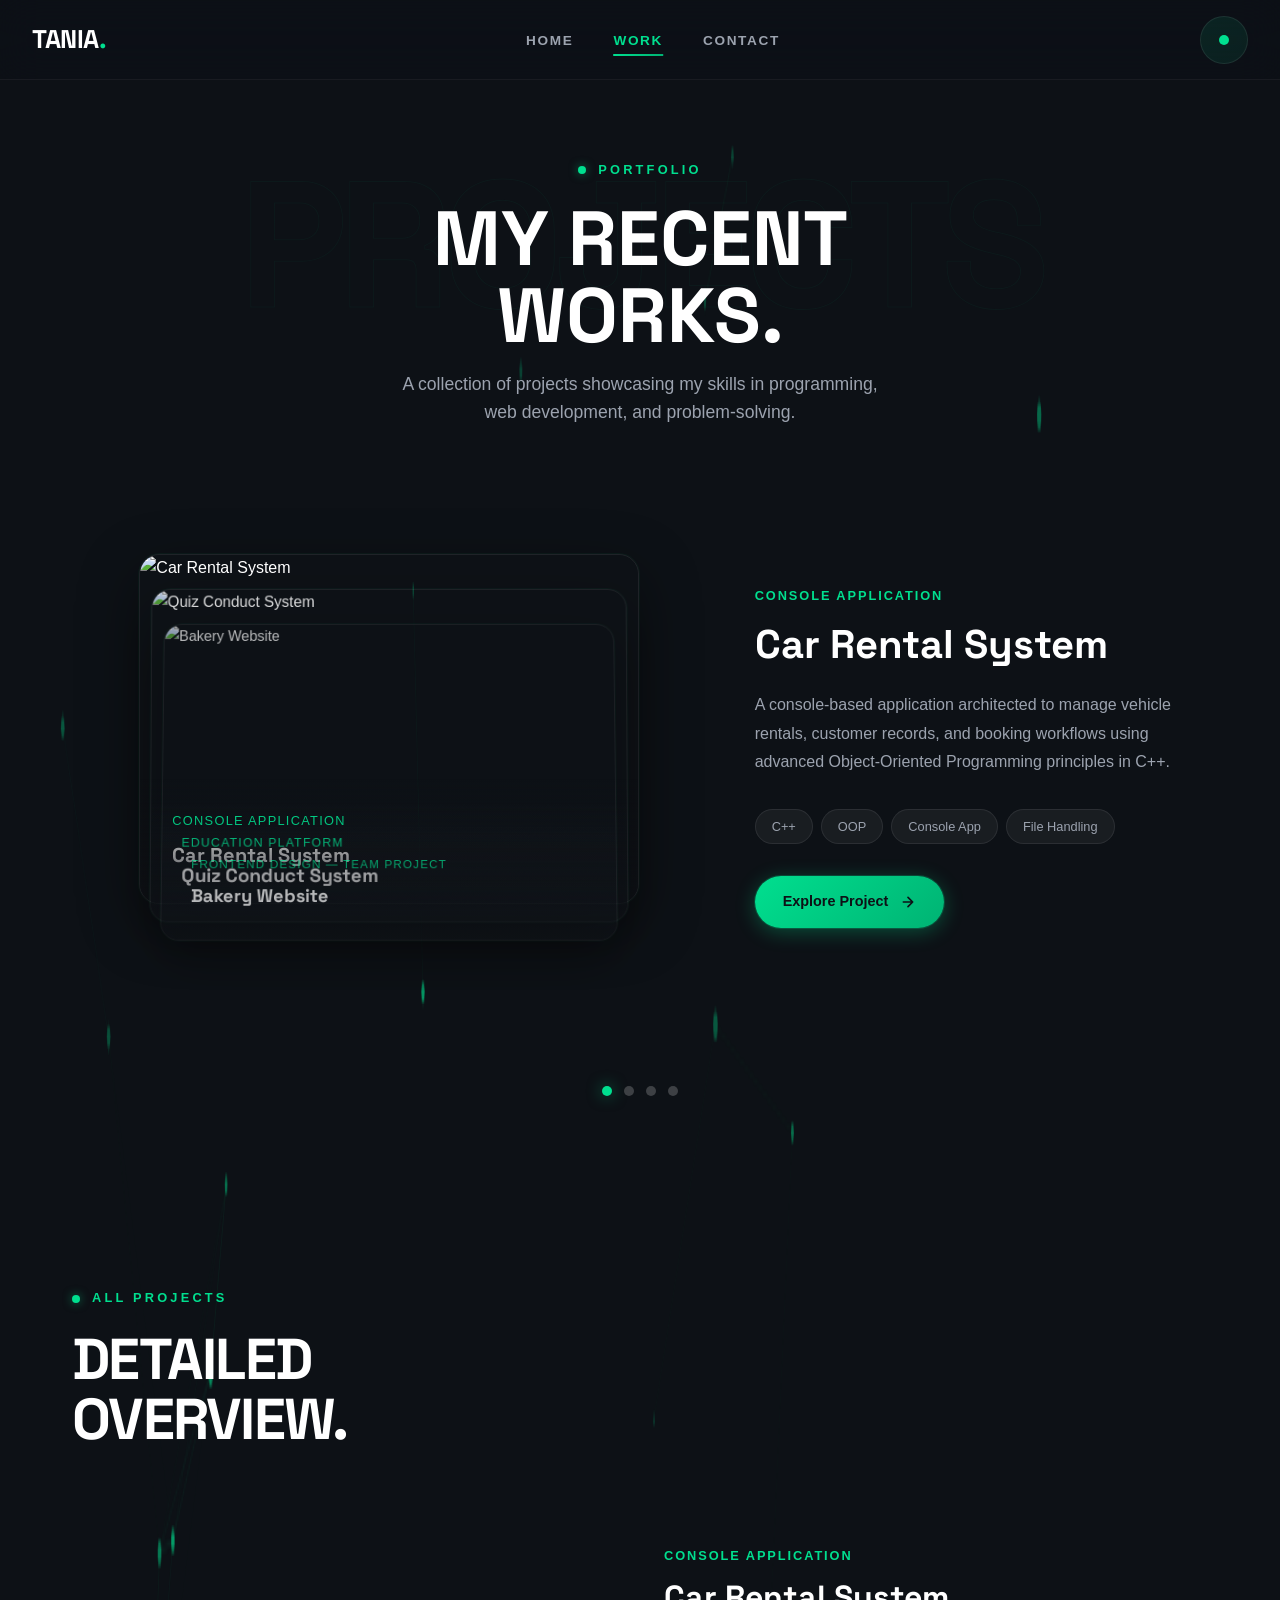
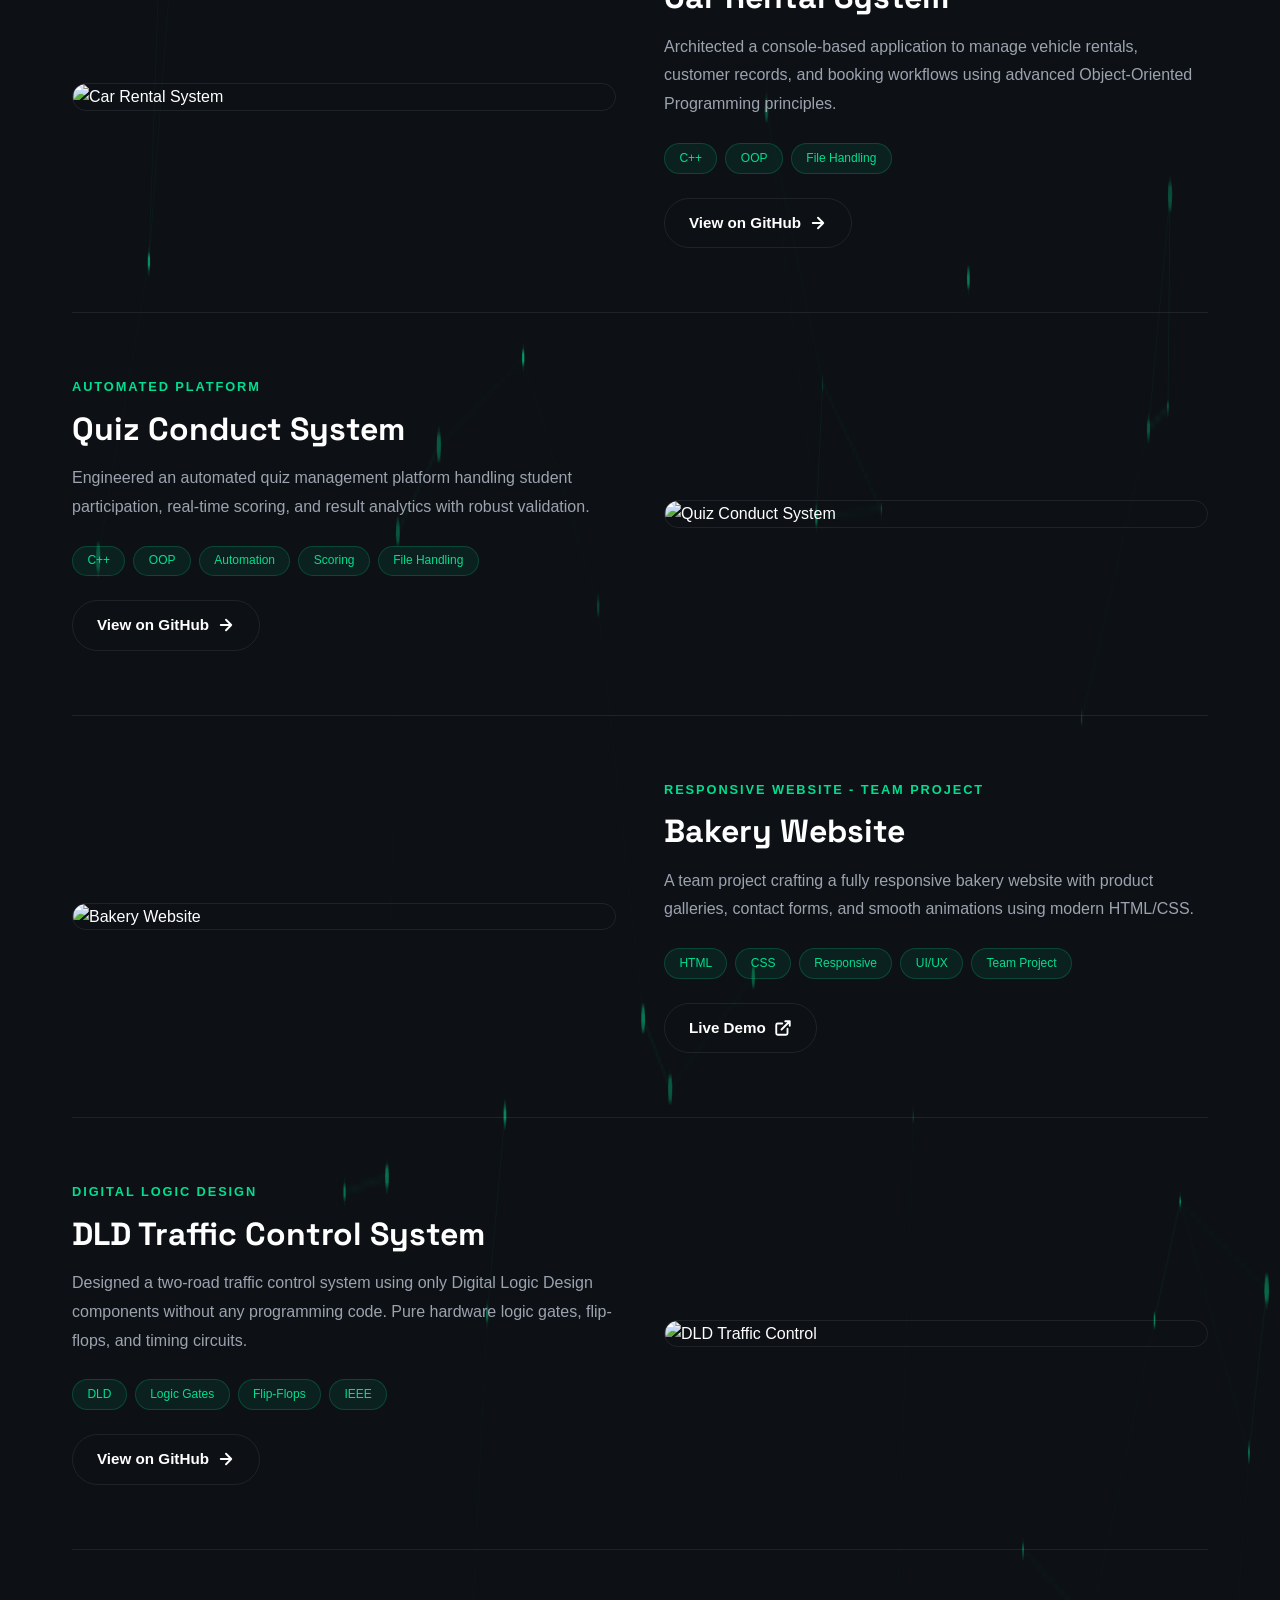
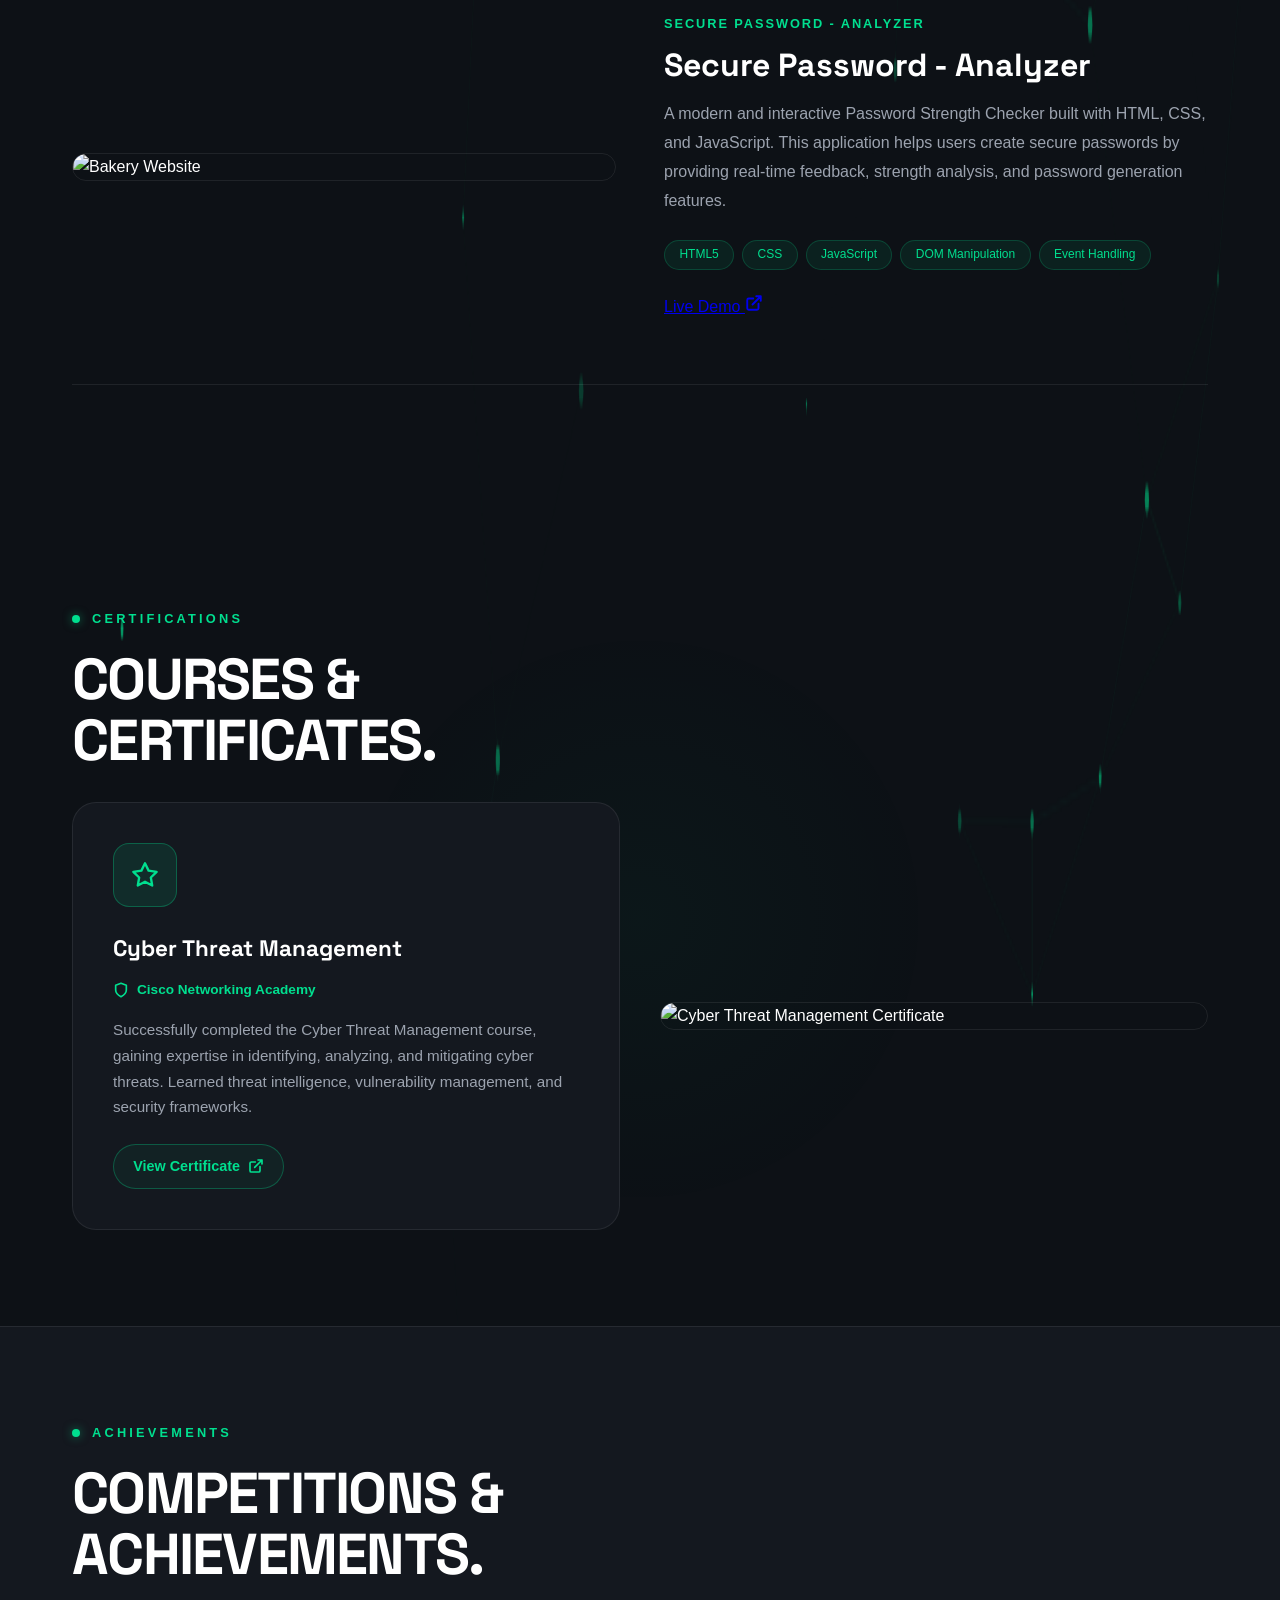
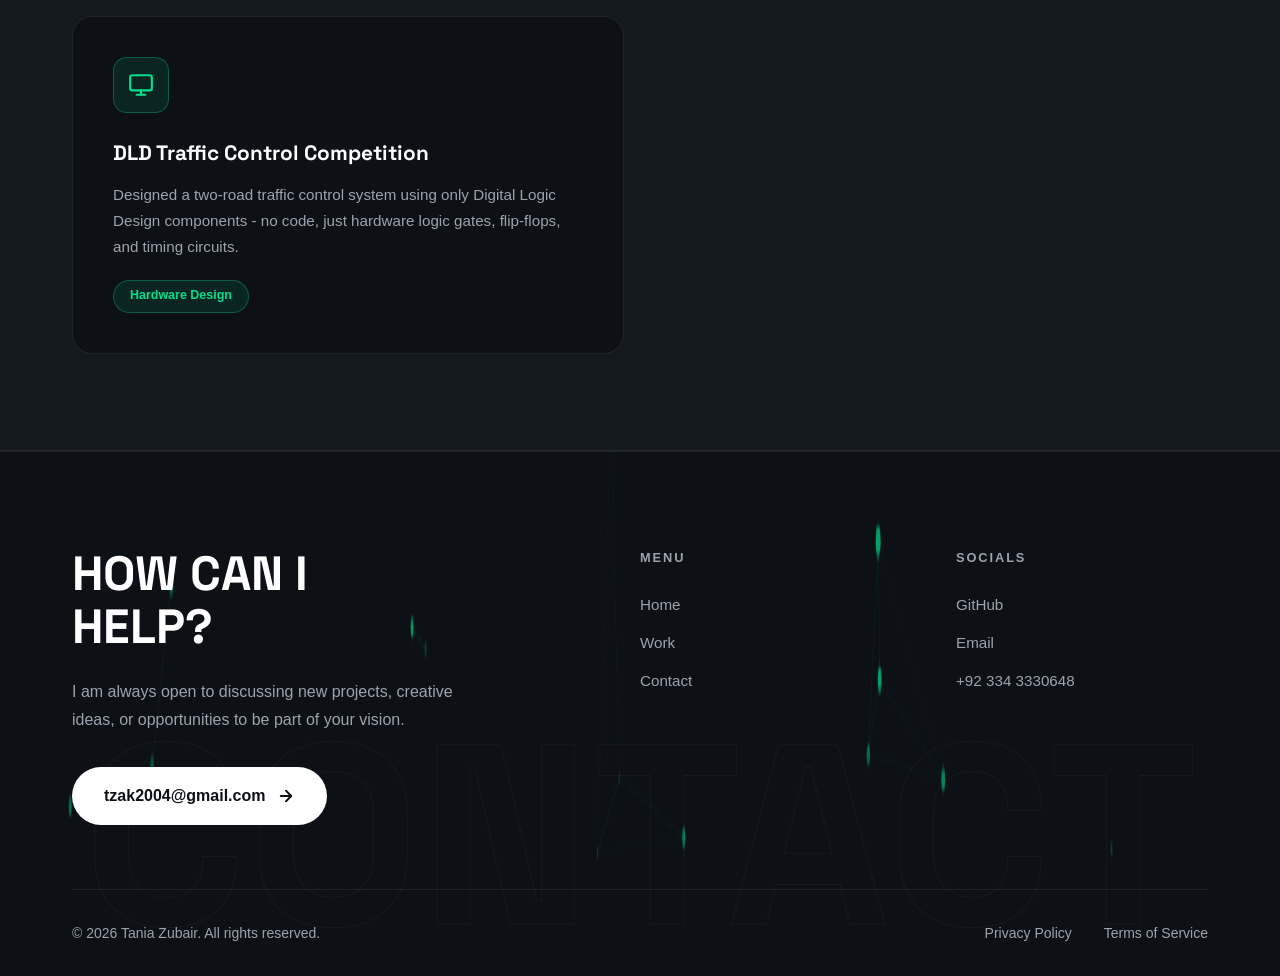
==== commit 6b87d591: "Add project details for Secure Password Analyzer" ====
--- a/work.html
+++ b/work.html
@@ -726,8 +726,38 @@
                         View on GitHub
                         <svg width="18" height="18" viewBox="0 0 24 24" fill="none" stroke="currentColor" stroke-width="2.5" stroke-linecap="round" stroke-linejoin="round"><path d="M5 12h14M12 5l7 7-7 7"/></svg>
                     </a>
-                </div>
-            </div>
+                    
+                </div>
+            </div>
+              <div class="project-row reveal">
+                <div class="project-image" data-tilt>
+                    <img src="download.jpeg" alt="Bakery Website">
+                    <div class="project-image-overlay">
+                        <span class="works-tag">Frontend Design</span>
+                    </div>
+                </div>
+                <div class="project-info">
+                    <div class="project-info-label">Secure Password - Analyzer</div>
+                    <h3 class="project-info-title">Secure Password - Analyzer</h3>
+                    <p class="project-info-desc">
+                      A modern and interactive Password Strength Checker built with HTML, CSS, and JavaScript. 
+                      This application helps users create secure passwords by providing real-time feedback, 
+                       strength analysis, and password generation features.
+                    </p>
+                    <div class="project-info-tags">
+                        <span class="project-tag">HTML5</span>
+                        <span class="project-tag">CSS</span>
+                        <span class="project-tag">JavaScript</span>
+                        <span class="project-tag">DOM Manipulation</span>
+                        <span class="project-tag">Event Handling</span>
+                    </div>
+                    <a href="https://taniazubair.github.io/Securepass_Analyzer.github.io">
+                        Live Demo
+                        <svg width="18" height="18" viewBox="0 0 24 24" fill="none" stroke="currentColor" stroke-width="2.5" stroke-linecap="round" stroke-linejoin="round"><path d="M18 13v6a2 2 0 0 1-2 2H5a2 2 0 0 1-2-2V8a2 2 0 0 1 2-2h6M15 3h6v6M10 14L21 3"/></svg>
+                    </a>
+                </div>
+            </div>
+
         </div>
     </section>
 
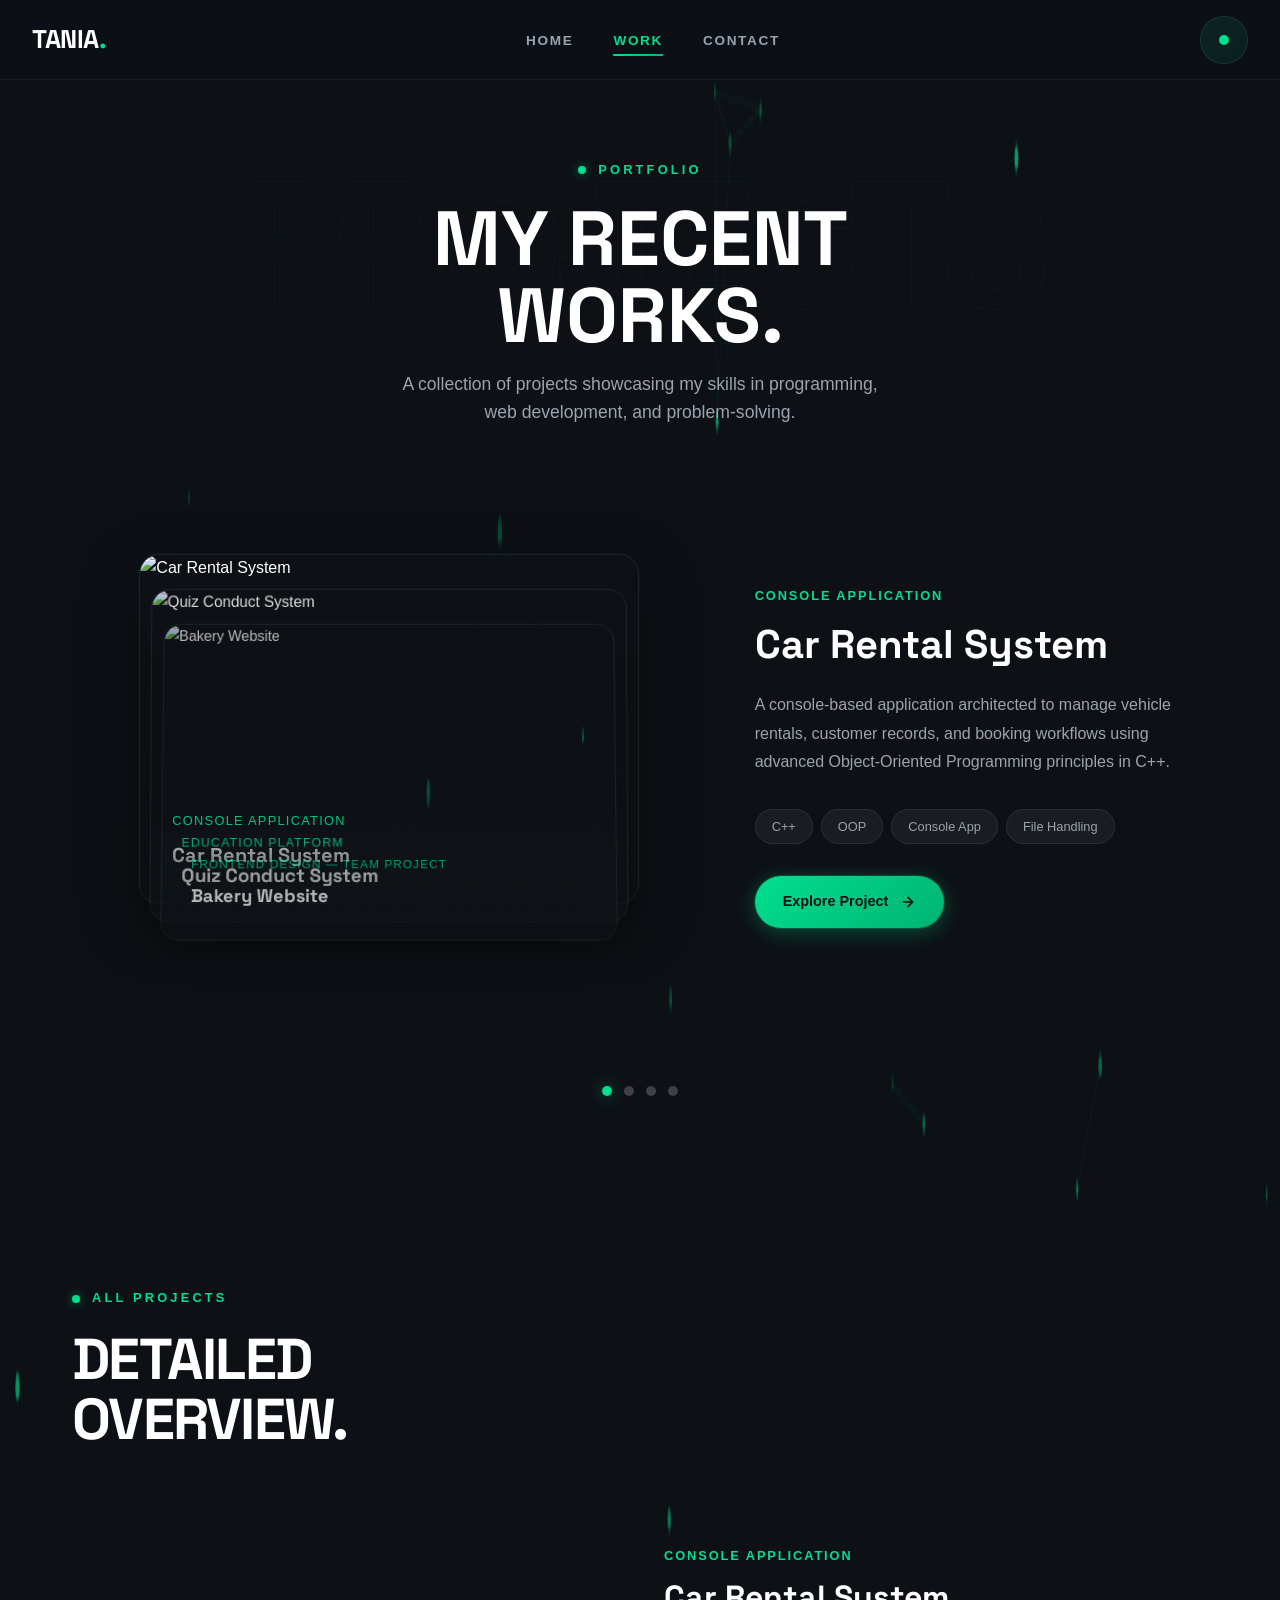
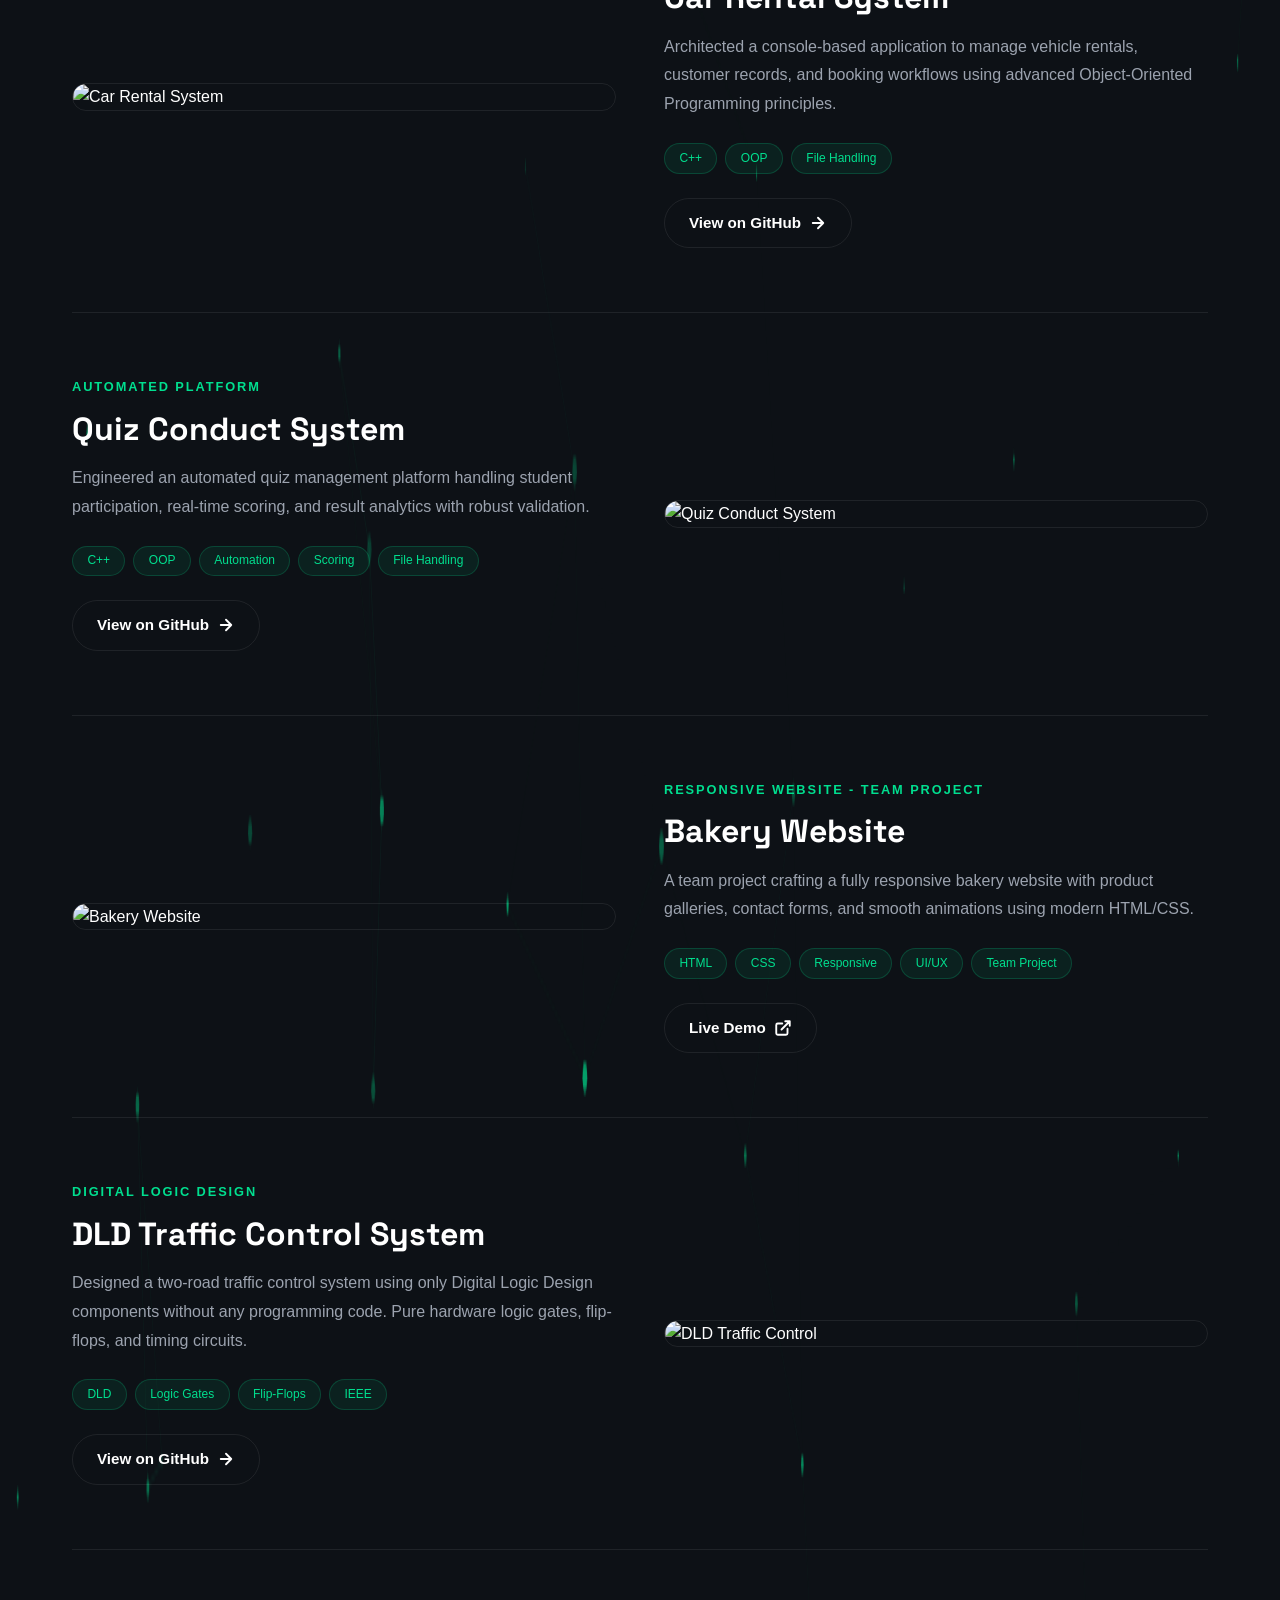
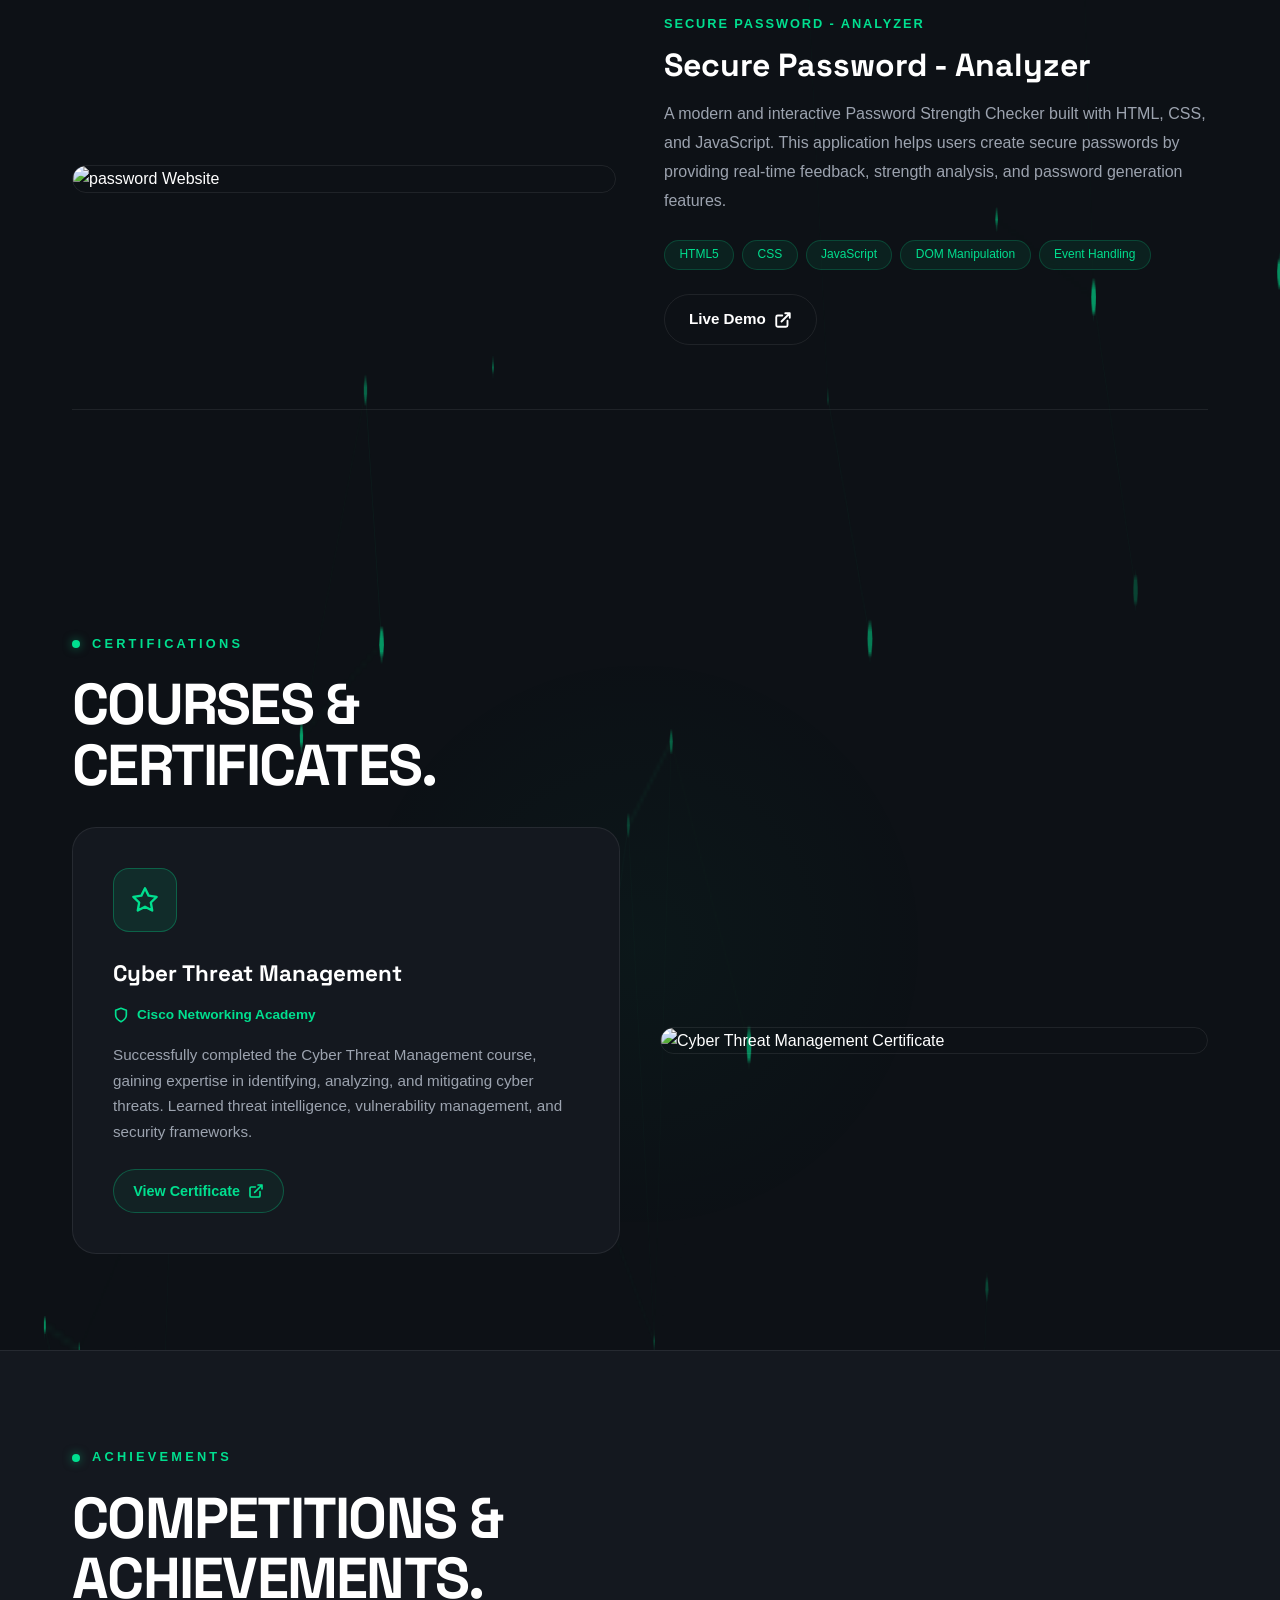
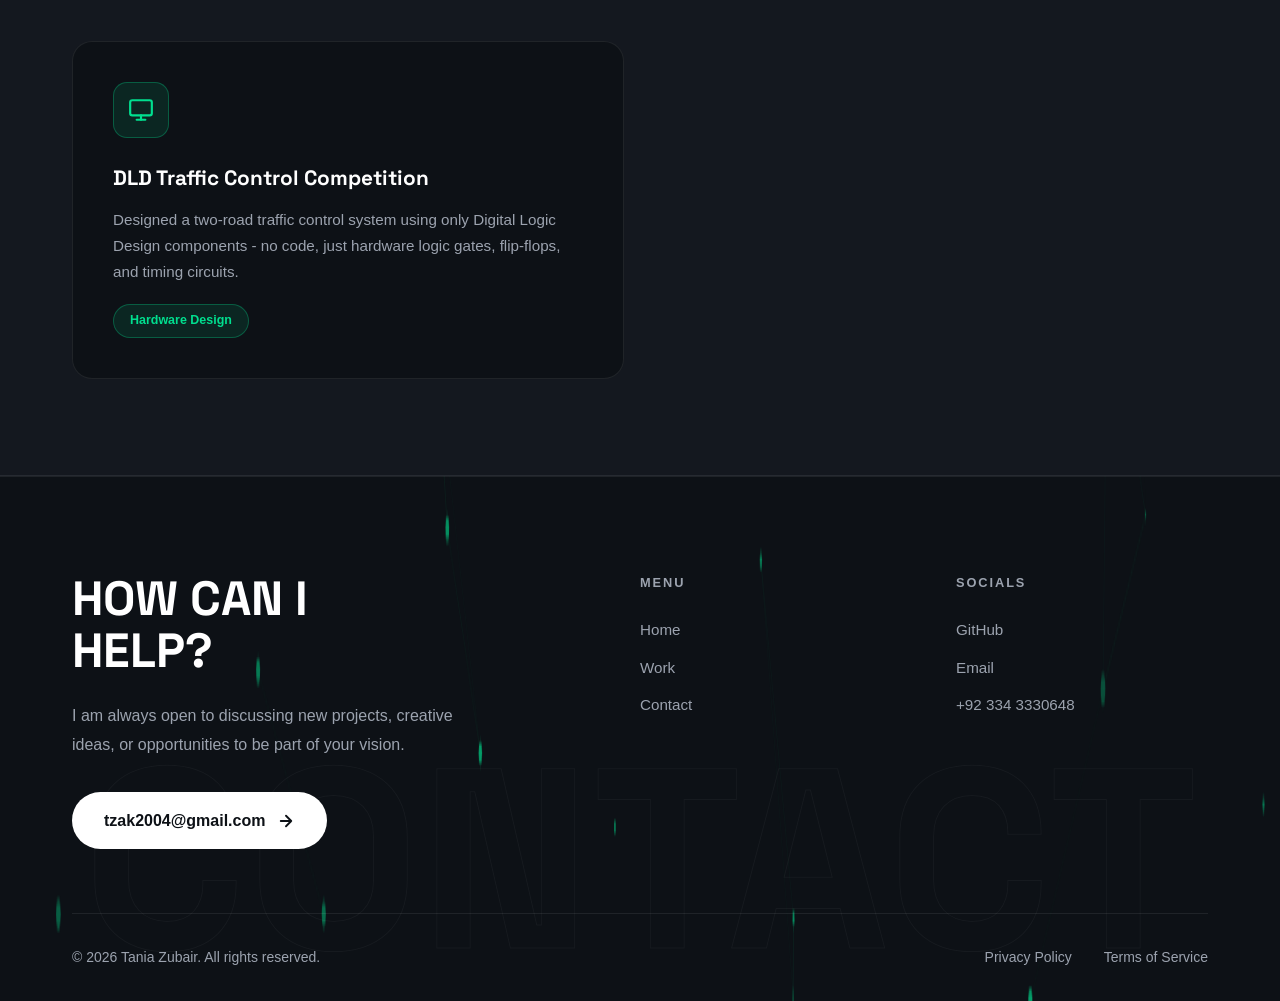
==== commit 1c7a5b00: "Add target and class attributes to project link" ====
--- a/work.html
+++ b/work.html
@@ -731,7 +731,7 @@
             </div>
               <div class="project-row reveal">
                 <div class="project-image" data-tilt>
-                    <img src="download.jpeg" alt="Bakery Website">
+                    <img src="password.jpg" alt="password Website">
                     <div class="project-image-overlay">
                         <span class="works-tag">Frontend Design</span>
                     </div>
@@ -751,7 +751,7 @@
                         <span class="project-tag">DOM Manipulation</span>
                         <span class="project-tag">Event Handling</span>
                     </div>
-                    <a href="https://taniazubair.github.io/Securepass_Analyzer.github.io">
+                    <a href="https://taniazubair.github.io/Securepass_Analyzer.github.io"  target="_blank" class="project-link">
                         Live Demo
                         <svg width="18" height="18" viewBox="0 0 24 24" fill="none" stroke="currentColor" stroke-width="2.5" stroke-linecap="round" stroke-linejoin="round"><path d="M18 13v6a2 2 0 0 1-2 2H5a2 2 0 0 1-2-2V8a2 2 0 0 1 2-2h6M15 3h6v6M10 14L21 3"/></svg>
                     </a>
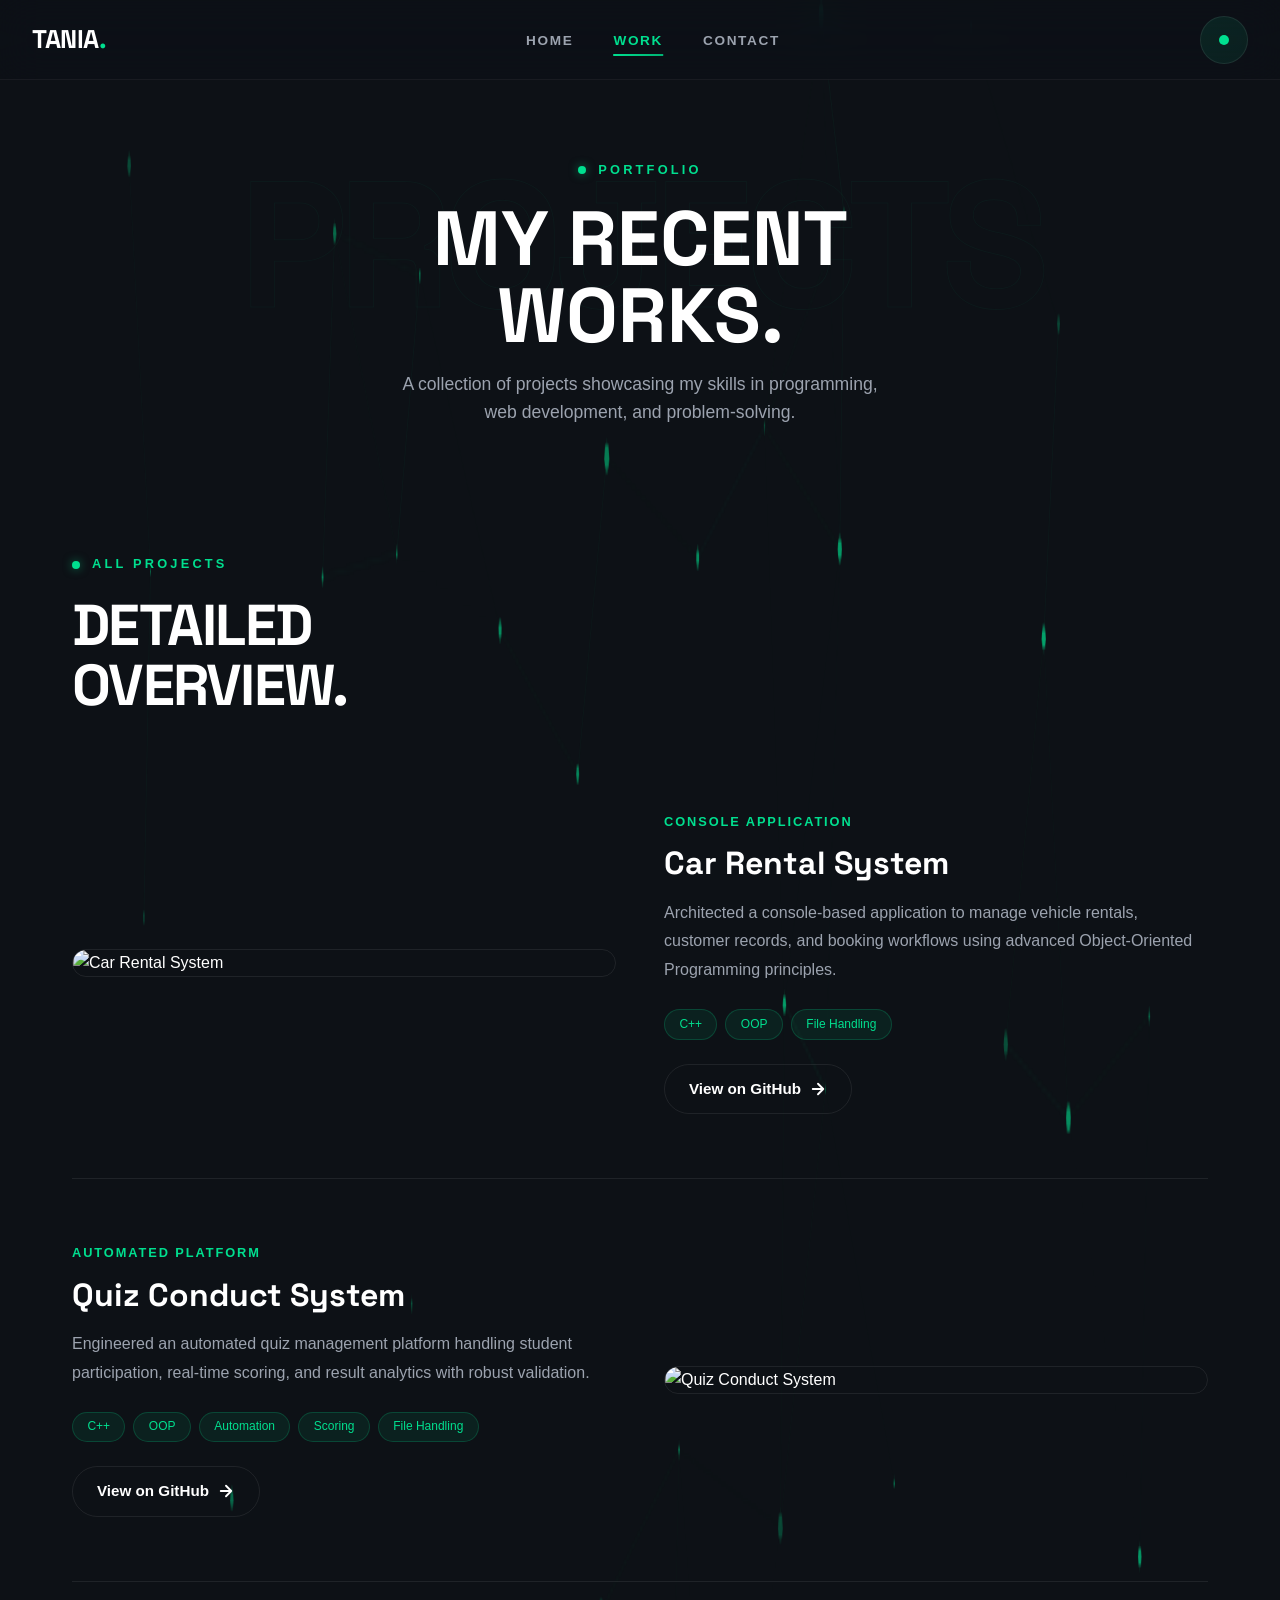
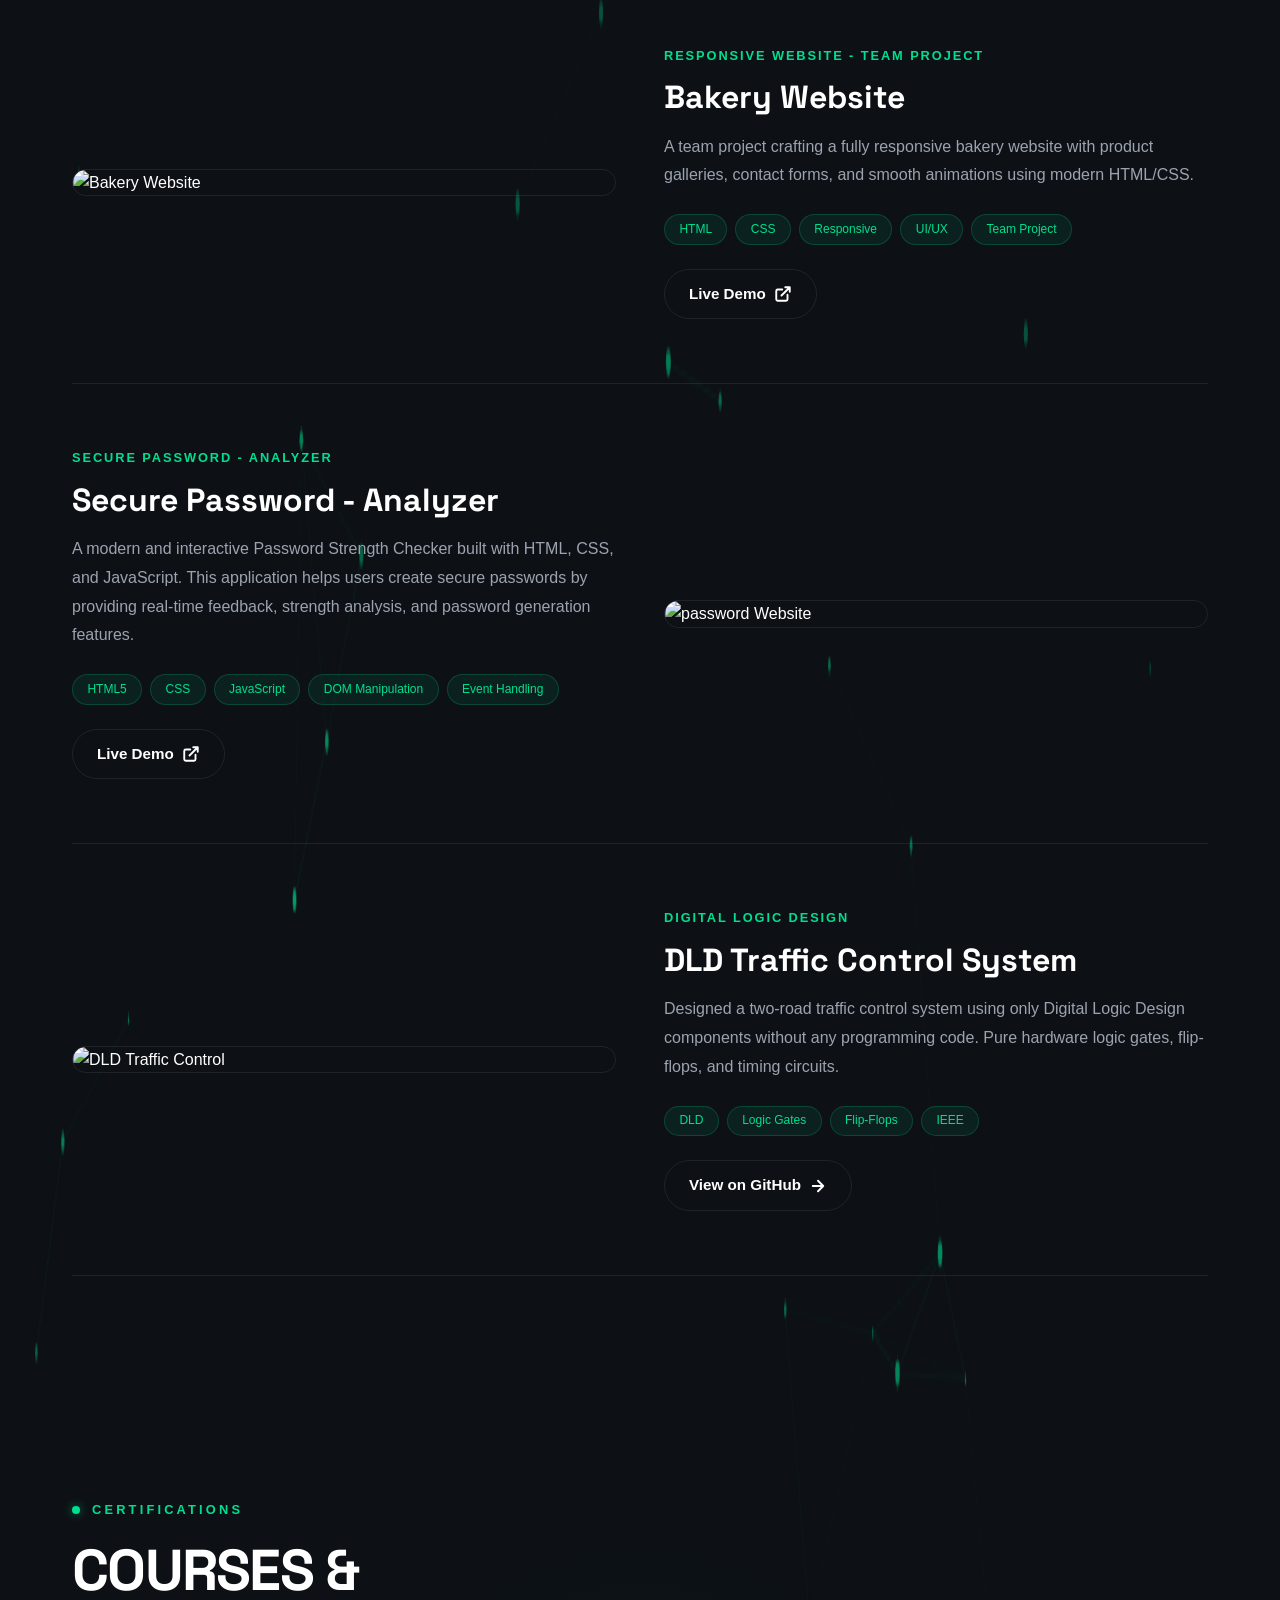
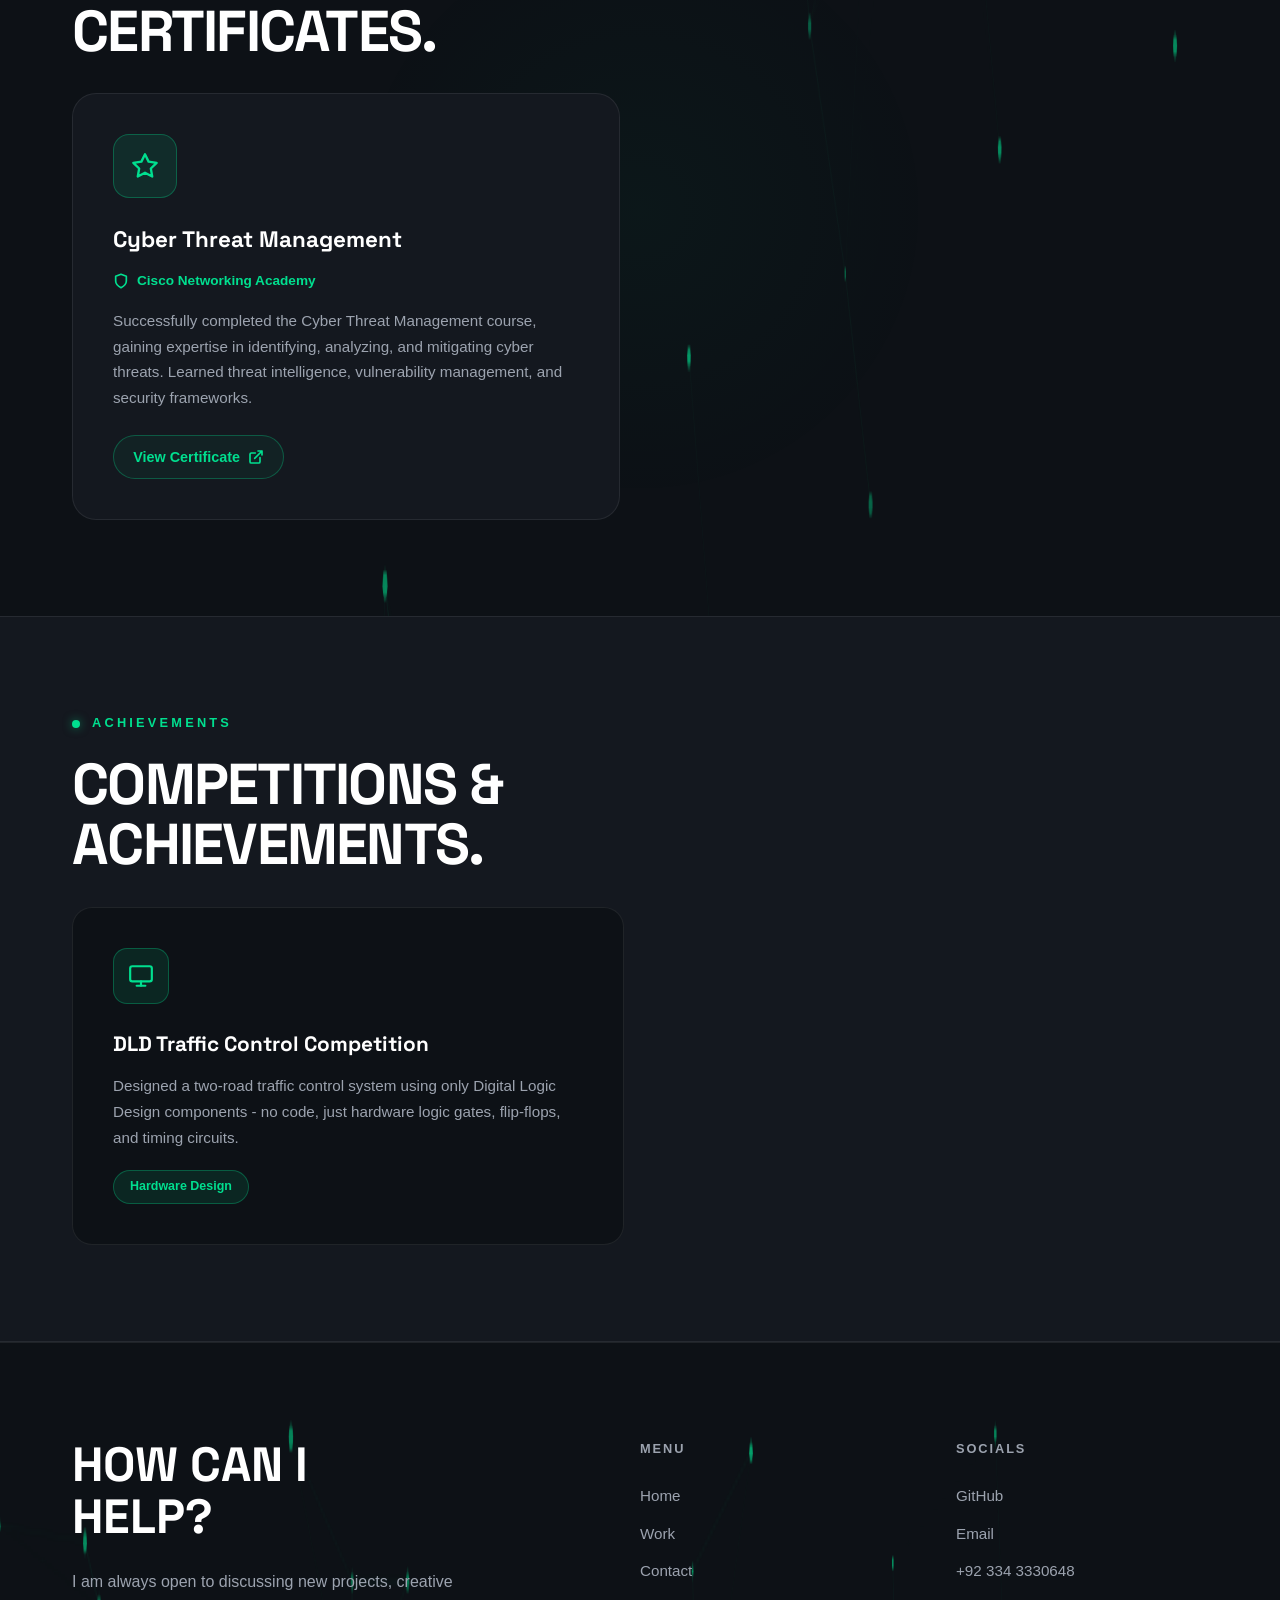
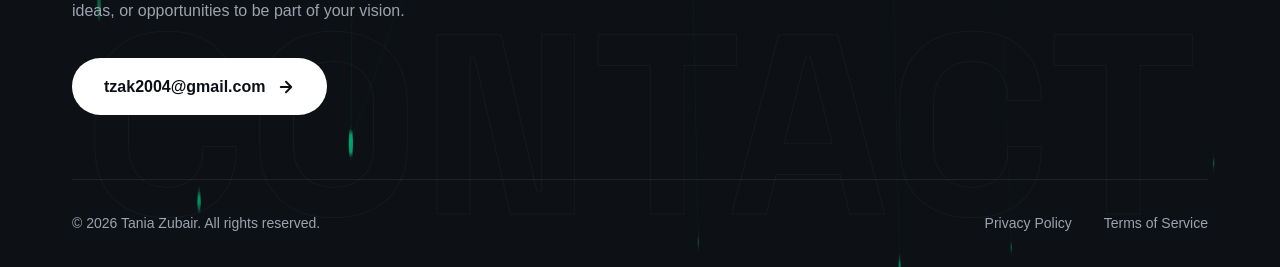
==== commit e294ae34: "Add Clarity tracking script to work.html Added Clarity tracking script to the HTML file." ====
--- a/work.html
+++ b/work.html
@@ -1,4 +1,11 @@
 <!DOCTYPE html>
+<script type="text/javascript">
+    (function(c,l,a,r,i,t,y){
+        c[a]=c[a]||function(){(c[a].q=c[a].q||[]).push(arguments)};
+        t=l.createElement(r);t.async=1;t.src="https://www.clarity.ms/tag/"+i;
+        y=l.getElementsByTagName(r)[0];y.parentNode.insertBefore(t,y);
+    })(window, document, "clarity", "script", "xcd0pey4t0");
+</script>
 <html lang="en">
 <head>
     <meta charset="UTF-8">
@@ -68,134 +75,6 @@
             z-index: 1;
         }
 
-        .works-section { padding: 4rem 0 8rem; }
-
-        .works-grid {
-            display: grid;
-            grid-template-columns: 7fr 5fr;
-            gap: 3rem;
-            min-height: 500px;
-            align-items: start;
-        }
-
-        .stack-container {
-            position: relative;
-            height: 480px;
-            perspective: 1500px;
-            transform-style: preserve-3d;
-        }
-
-        .stack-card {
-            position: absolute;
-            width: 100%;
-            max-width: 500px;
-            height: 350px;
-            border-radius: 20px;
-            overflow: hidden;
-            cursor: pointer;
-            transition: all 0.8s cubic-bezier(0.32, 0.72, 0, 1);
-            box-shadow: 0 20px 60px rgba(0, 0, 0, 0.4), 0 0 0 1px rgba(0, 223, 143, 0.05);
-            border: 1px solid var(--border);
-            left: 50%;
-            transform-origin: center top;
-            transform-style: preserve-3d;
-        }
-
-        .stack-card img {
-            width: 100%;
-            height: 100%;
-            object-fit: cover;
-        }
-
-        .stack-card-overlay {
-            position: absolute;
-            bottom: 0; left: 0; right: 0;
-            padding: 2rem;
-            background: linear-gradient(to top, rgba(13, 17, 22, 0.95), transparent);
-        }
-
-        .stack-card-title {
-            font-family: 'Space Grotesk', sans-serif;
-            font-size: 1.25rem;
-            font-weight: 700;
-        }
-
-        .stack-card-category {
-            font-size: 0.8rem;
-            color: var(--accent);
-            text-transform: uppercase;
-            letter-spacing: 0.1em;
-            margin-bottom: 0.5rem;
-        }
-
-        .works-detail { padding: 2rem 0; }
-
-        .works-detail-label {
-            font-size: 0.8rem;
-            color: var(--accent);
-            text-transform: uppercase;
-            letter-spacing: 0.15em;
-            font-weight: 600;
-            margin-bottom: 1rem;
-        }
-
-        .works-detail-title {
-            font-family: 'Space Grotesk', sans-serif;
-            font-size: 2.5rem;
-            font-weight: 700;
-            margin-bottom: 1.5rem;
-            line-height: 1.1;
-        }
-
-        .works-detail-desc {
-            color: var(--text-secondary);
-            line-height: 1.8;
-            margin-bottom: 2rem;
-        }
-
-        .works-detail-tags {
-            display: flex;
-            flex-wrap: wrap;
-            gap: 0.5rem;
-            margin-bottom: 2rem;
-        }
-
-        .works-tag {
-            padding: 0.4rem 1rem;
-            background: rgba(255, 255, 255, 0.05);
-            border: 1px solid var(--border);
-            border-radius: 100px;
-            font-size: 0.8rem;
-            color: var(--text-secondary);
-            transition: all 0.3s ease;
-        }
-
-        .works-tag:hover {
-            border-color: var(--accent);
-            color: var(--accent);
-            transform: translateY(-2px);
-        }
-
-        .stack-dots {
-            display: flex;
-            gap: 0.75rem;
-            margin-top: 2rem;
-            justify-content: center;
-        }
-
-        .stack-dot {
-            width: 10px; height: 10px;
-            border-radius: 50%;
-            background: rgba(255, 255, 255, 0.2);
-            cursor: pointer;
-            transition: all 0.3s ease;
-        }
-
-        .stack-dot.active {
-            background: var(--accent);
-            box-shadow: 0 0 15px rgba(0, 223, 143, 0.5);
-        }
-
         .projects-list { padding: 4rem 0 8rem; }
 
         .project-row {
@@ -391,7 +270,6 @@
             font-weight: 600;
         }
 
-        /* ===== COURSES SECTION ===== */
         .courses-section {
             padding: 6rem 0;
             position: relative;
@@ -546,8 +424,6 @@
         }
 
         @media (max-width: 1024px) {
-            .works-grid { grid-template-columns: 1fr; }
-            .stack-container { height: 400px; }
             .project-row { grid-template-columns: 1fr; }
             .project-row:nth-child(even) .project-image { order: 1; }
             .project-row:nth-child(even) .project-info { order: 2; }
@@ -601,16 +477,6 @@
         </p>
     </header>
 
-    <section class="works-section">
-        <div class="section-container">
-            <div class="works-grid">
-                <div class="stack-container reveal" id="stackContainer"></div>
-                <div class="works-detail reveal" style="transition-delay: 0.2s;" id="worksDetail"></div>
-            </div>
-            <div class="stack-dots" id="stackDots"></div>
-        </div>
-    </section>
-
     <section class="projects-list">
         <div class="section-container">
             <div class="section-label reveal">
@@ -636,7 +502,6 @@
                     <div class="project-info-tags">
                         <span class="project-tag">C++</span>
                         <span class="project-tag">OOP</span>
-
                         <span class="project-tag">File Handling</span>
                     </div>
                     <a href="https://github.com/taniazubair" target="_blank" class="project-link">
@@ -701,35 +566,7 @@
                     </a>
                 </div>
             </div>
-
-            <div class="project-row reveal">
-                <div class="project-image" data-tilt>
-                    <img src="dld.jpg" alt="DLD Traffic Control">
-                    <div class="project-image-overlay">
-                        <span class="works-tag">Hardware Logic</span>
-                    </div>
-                </div>
-                <div class="project-info">
-                    <div class="project-info-label">Digital Logic Design</div>
-                    <h3 class="project-info-title">DLD Traffic Control System</h3>
-                    <p class="project-info-desc">
-                        Designed a two-road traffic control system using only Digital Logic Design components without any programming code. 
-                        Pure hardware logic gates, flip-flops, and timing circuits.
-                    </p>
-                    <div class="project-info-tags">
-                        <span class="project-tag">DLD</span>
-                        <span class="project-tag">Logic Gates</span>
-                        <span class="project-tag">Flip-Flops</span>
-                        <span class="project-tag">IEEE</span>
-                    </div>
-                    <a href="https://github.com/taniazubair" target="_blank" class="project-link">
-                        View on GitHub
-                        <svg width="18" height="18" viewBox="0 0 24 24" fill="none" stroke="currentColor" stroke-width="2.5" stroke-linecap="round" stroke-linejoin="round"><path d="M5 12h14M12 5l7 7-7 7"/></svg>
-                    </a>
-                    
-                </div>
-            </div>
-              <div class="project-row reveal">
+             <div class="project-row reveal">
                 <div class="project-image" data-tilt>
                     <img src="password.jpg" alt="password Website">
                     <div class="project-image-overlay">
@@ -758,6 +595,32 @@
                 </div>
             </div>
 
+            <div class="project-row reveal">
+                <div class="project-image" data-tilt>
+                    <img src="dld.jpg" alt="DLD Traffic Control">
+                    <div class="project-image-overlay">
+                        <span class="works-tag">Hardware Logic</span>
+                    </div>
+                </div>
+                <div class="project-info">
+                    <div class="project-info-label">Digital Logic Design</div>
+                    <h3 class="project-info-title">DLD Traffic Control System</h3>
+                    <p class="project-info-desc">
+                        Designed a two-road traffic control system using only Digital Logic Design components without any programming code. 
+                        Pure hardware logic gates, flip-flops, and timing circuits.
+                    </p>
+                    <div class="project-info-tags">
+                        <span class="project-tag">DLD</span>
+                        <span class="project-tag">Logic Gates</span>
+                        <span class="project-tag">Flip-Flops</span>
+                        <span class="project-tag">IEEE</span>
+                    </div>
+                    <a href="https://github.com/taniazubair" target="_blank" class="project-link">
+                        View on GitHub
+                        <svg width="18" height="18" viewBox="0 0 24 24" fill="none" stroke="currentColor" stroke-width="2.5" stroke-linecap="round" stroke-linejoin="round"><path d="M5 12h14M12 5l7 7-7 7"/></svg>
+                    </a>
+                </div>
+            </div>
         </div>
     </section>
 
@@ -880,106 +743,6 @@
         }, { threshold: 0.1, rootMargin: '-80px' });
         revealElements.forEach(el => revealObserver.observe(el));
 
-        const projects = [
-            {
-                image: 'car_rental.png',
-                category: 'Console Application',
-                title: 'Car Rental System',
-                description: 'A console-based application architected to manage vehicle rentals, customer records, and booking workflows using advanced Object-Oriented Programming principles in C++.',
-                tags: ['C++', 'OOP', 'Console App', 'File Handling']
-            },
-            {
-                image: 'quiz.png',
-                category: 'Education Platform',
-                title: 'Quiz Conduct System',
-                description: 'An automated quiz management platform handling student participation, real-time scoring, and result analytics with robust validation and instant feedback.',
-                tags: ['C++', 'OOP', 'Automation', 'Scoring']
-            },
-            {
-                image: 'download.jpeg',
-                category: 'Frontend Design — Team Project',
-                title: 'Bakery Website',
-                description: 'A team project building a fully responsive bakery website with product galleries, contact forms, and smooth animations using modern HTML/CSS.',
-                tags: ['HTML', 'CSS', 'Responsive', 'Team Project']
-            },
-            {
-                image: 'c++.jpg',
-                category: 'Hardware Logic',
-                title: 'DLD Traffic Control',
-                description: 'A two-road traffic control system designed using only Digital Logic Design components without any programming code — pure hardware logic.',
-                tags: ['DLD', 'Logic Gates', 'Flip-Flops', 'IEEE']
-            }
-        ];
-
-        let activeIdx = 0;
-        const stackContainer = document.getElementById('stackContainer');
-        const worksDetail = document.getElementById('worksDetail');
-        const stackDots = document.getElementById('stackDots');
-
-        function renderStack() {
-            stackContainer.innerHTML = '';
-            projects.forEach((project, idx) => {
-                const diff = (idx - activeIdx + projects.length) % projects.length;
-                const card = document.createElement('div');
-                card.className = 'stack-card';
-                card.style.zIndex = projects.length - diff;
-                card.style.transform = `translateX(-50%) translateY(${diff * 35}px) scale(${1 - diff * 0.05}) rotateX(${diff * 2}deg)`;
-                card.style.opacity = diff > 2 ? 0 : 1 - diff * 0.15;
-                card.style.pointerEvents = diff === 0 ? 'auto' : 'none';
-                card.innerHTML = `
-                    <img src="${project.image}" alt="${project.title}">
-                    <div class="stack-card-overlay">
-                        <div class="stack-card-category">${project.category}</div>
-                        <div class="stack-card-title">${project.title}</div>
-                    </div>
-                `;
-                card.addEventListener('click', () => {
-                    if (diff === 0) activeIdx = (activeIdx + 1) % projects.length;
-                    else activeIdx = idx;
-                    renderStack(); renderDetail(); renderDots();
-                });
-                stackContainer.appendChild(card);
-            });
-        }
-
-        function renderDetail() {
-            const project = projects[activeIdx];
-            worksDetail.innerHTML = `
-                <div class="works-detail-label">${project.category}</div>
-                <h3 class="works-detail-title">${project.title}</h3>
-                <p class="works-detail-desc">${project.description}</p>
-                <div class="works-detail-tags">
-                    ${project.tags.map(tag => `<span class="works-tag">${tag}</span>`).join('')}
-                </div>
-                <a href="https://github.com/taniazubair" target="_blank" class="btn btn-primary" style="font-size: 0.9rem; padding: 0.875rem 1.75rem;">
-                    Explore Project
-                    <svg width="16" height="16" viewBox="0 0 24 24" fill="none" stroke="currentColor" stroke-width="2.5" stroke-linecap="round" stroke-linejoin="round"><path d="M5 12h14M12 5l7 7-7 7"/></svg>
-                </a>
-            `;
-            worksDetail.style.opacity = '0';
-            worksDetail.style.transform = 'translateY(20px)';
-            worksDetail.style.transition = 'all 0.4s ease';
-            setTimeout(() => {
-                worksDetail.style.opacity = '1';
-                worksDetail.style.transform = 'translateY(0)';
-            }, 50);
-        }
-
-        function renderDots() {
-            stackDots.innerHTML = '';
-            projects.forEach((_, idx) => {
-                const dot = document.createElement('div');
-                dot.className = `stack-dot ${idx === activeIdx ? 'active' : ''}`;
-                dot.addEventListener('click', () => {
-                    activeIdx = idx;
-                    renderStack(); renderDetail(); renderDots();
-                });
-                stackDots.appendChild(dot);
-            });
-        }
-
-        renderStack(); renderDetail(); renderDots();
-
         document.querySelectorAll('[data-tilt]').forEach(card => {
             card.addEventListener('mousemove', (e) => {
                 const rect = card.getBoundingClientRect();
@@ -1001,7 +764,6 @@
             }
         });
 
-        // ===== PARTICLE SYSTEM =====
         const canvas = document.getElementById('particleCanvas');
         const ctx = canvas.getContext('2d');
         let particles = [];
@@ -1089,7 +851,6 @@
             mouse.y = null;
         });
 
-        // ===== SCROLL PROGRESS =====
         const scrollProgress = document.getElementById('scrollProgress');
         window.addEventListener('scroll', () => {
             const scrollTop = window.scrollY;
